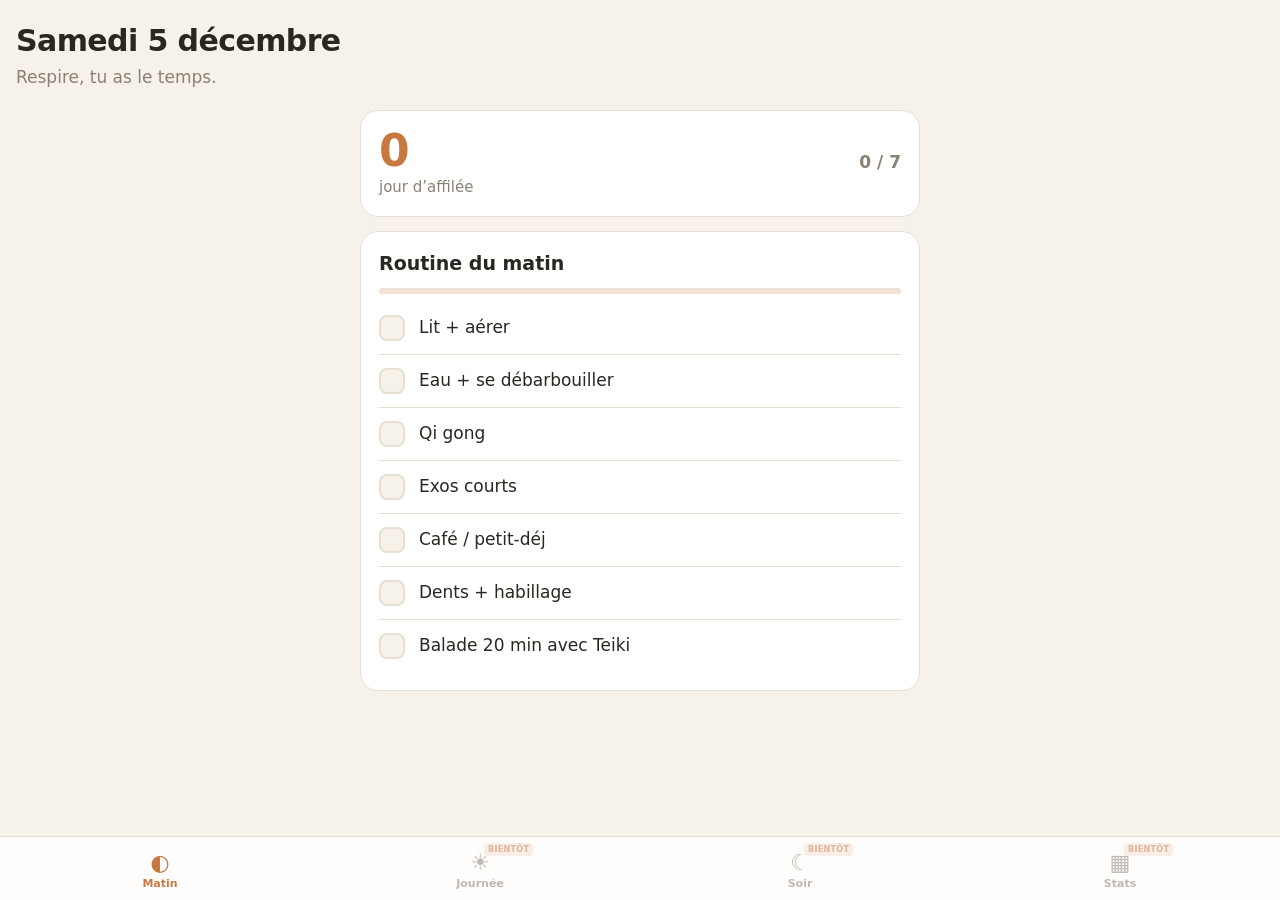
==== index.html @ 85c1fd3a "Add Routine PWA with Matin tab and placeholder tabs Co-Authored-By: Claude Opus 5.5 <noreply@anthrop" ====
<!doctype html>
<html lang="fr">
<head>
  <meta charset="utf-8">
  <meta name="viewport" content="width=device-width, initial-scale=1, viewport-fit=cover">
  <meta name="theme-color" content="#f6f1e9" media="(prefers-color-scheme: light)">
  <meta name="theme-color" content="#16140f" media="(prefers-color-scheme: dark)">
  <meta name="apple-mobile-web-app-capable" content="yes">
  <meta name="mobile-web-app-capable" content="yes">
  <meta name="apple-mobile-web-app-status-bar-style" content="default">
  <meta name="apple-mobile-web-app-title" content="Routine">
  <title>Routine</title>
  <link rel="manifest" href="./manifest.webmanifest">
  <link rel="icon" href="./icons/icon.svg" type="image/svg+xml">
  <link rel="apple-touch-icon" href="./icons/apple-touch-icon.png">
  <link rel="stylesheet" href="./css/style.css">
</head>
<body>
  <header class="top">
    <p class="date" id="today-date"></p>
    <p class="message" id="today-message"></p>
  </header>

  <main id="view" class="view" aria-live="polite"></main>

  <nav class="tabbar" id="tabbar" aria-label="Onglets"></nav>

  <script type="module" src="./js/app.js"></script>
</body>
</html>
---- css/style.css ----
:root {
  --bg: #f6f1e9;
  --surface: #ffffff;
  --text: #2a2620;
  --muted: #8a8174;
  --line: #e7dfd2;
  --accent: #c8783f;
  --accent-soft: #f3e2d4;
  --ok: #4f8a5b;
  --tabbar-h: 64px;
  --radius: 18px;
  color-scheme: light dark;
}

@media (prefers-color-scheme: dark) {
  :root {
    --bg: #16140f;
    --surface: #221f19;
    --text: #f1ece3;
    --muted: #9b9284;
    --line: #34302a;
    --accent: #e09a62;
    --accent-soft: #3a2c20;
    --ok: #7dbb88;
  }
}

* { box-sizing: border-box; }

html, body { margin: 0; }

body {
  background: var(--bg);
  color: var(--text);
  font: 17px/1.4 -apple-system, BlinkMacSystemFont, "SF Pro Text", system-ui, sans-serif;
  -webkit-font-smoothing: antialiased;
  -webkit-tap-highlight-color: transparent;
  min-height: 100dvh;
  padding:
    calc(env(safe-area-inset-top) + 20px)
    calc(env(safe-area-inset-right) + 16px)
    calc(env(safe-area-inset-bottom) + var(--tabbar-h) + 24px)
    calc(env(safe-area-inset-left) + 16px);
}

/* En-tête */
.top { margin-bottom: 20px; }
.date { margin: 0; font-size: 30px; font-weight: 700; letter-spacing: -0.02em; }
.message { margin: 4px 0 0; color: var(--muted); }

/* Contenu */
.view { display: grid; gap: 14px; max-width: 560px; margin: 0 auto; }

.card {
  background: var(--surface);
  border: 1px solid var(--line);
  border-radius: var(--radius);
  padding: 18px;
}
.card-title { margin: 0 0 12px; font-size: 19px; font-weight: 650; }

/* Série */
.streak { display: flex; align-items: center; justify-content: space-between; }
.streak-count { margin: 0; font-size: 44px; font-weight: 750; line-height: 1; color: var(--accent); }
.streak-label { margin: 4px 0 0; color: var(--muted); font-size: 15px; }
.streak-status { margin: 0; font-weight: 600; color: var(--muted); font-variant-numeric: tabular-nums; }
.streak.is-complete .streak-status { color: var(--ok); }

/* Progression */
.progress { height: 6px; border-radius: 3px; background: var(--accent-soft); overflow: hidden; margin-bottom: 8px; }
.progress span { display: block; height: 100%; background: var(--accent); transition: width .25s ease; }

/* Checklist */
.checklist { list-style: none; margin: 0; padding: 0; }
.checklist li + li { border-top: 1px solid var(--line); }

.check {
  display: flex; align-items: center; gap: 14px;
  min-height: 52px; padding: 6px 0; cursor: pointer;
  user-select: none; -webkit-user-select: none;
}
.check input { position: absolute; opacity: 0; pointer-events: none; }
.box {
  flex: none; width: 26px; height: 26px; border-radius: 8px;
  border: 2px solid var(--line); background: var(--bg);
  display: grid; place-items: center; transition: background .15s, border-color .15s;
}
.box::after {
  content: ""; width: 7px; height: 13px; margin-top: -3px;
  border: solid #fff; border-width: 0 2.5px 2.5px 0;
  transform: rotate(45deg) scale(0); transition: transform .15s;
}
.check input:checked + .box { background: var(--accent); border-color: var(--accent); }
.check input:checked + .box::after { transform: rotate(45deg) scale(1); }
.check input:checked ~ .text { color: var(--muted); text-decoration: line-through; }
.check input:focus-visible + .box { outline: 2px solid var(--accent); outline-offset: 2px; }

/* Onglets "Bientôt" */
.soon { text-align: center; padding: 48px 16px; color: var(--muted); }
.soon h1 { color: var(--text); margin: 12px 0 6px; font-size: 24px; }
.soon p { margin: 0; }
.badge {
  display: inline-block; padding: 4px 10px; border-radius: 999px;
  background: var(--accent-soft); color: var(--accent); font-size: 13px; font-weight: 600;
}

/* Barre d'onglets */
.tabbar {
  position: fixed; left: 0; right: 0; bottom: 0;
  display: flex; justify-content: space-around;
  height: calc(var(--tabbar-h) + env(safe-area-inset-bottom));
  padding: 6px env(safe-area-inset-right) env(safe-area-inset-bottom) env(safe-area-inset-left);
  background: color-mix(in srgb, var(--surface) 85%, transparent);
  -webkit-backdrop-filter: blur(16px); backdrop-filter: blur(16px);
  border-top: 1px solid var(--line);
}
.tab {
  position: relative; flex: 1;
  display: flex; flex-direction: column; align-items: center; justify-content: center; gap: 2px;
  color: var(--muted); text-decoration: none; font-size: 11px; font-weight: 600;
}
.tab-icon { font-size: 22px; line-height: 1; }
.tab.is-active { color: var(--accent); }
.tab.is-soon { opacity: .55; }
.tab-soon {
  position: absolute; top: 0; left: 50%; transform: translateX(4px);
  font-size: 8px; padding: 1px 4px; border-radius: 4px;
  background: var(--accent-soft); color: var(--accent); text-transform: uppercase; letter-spacing: .04em;
}
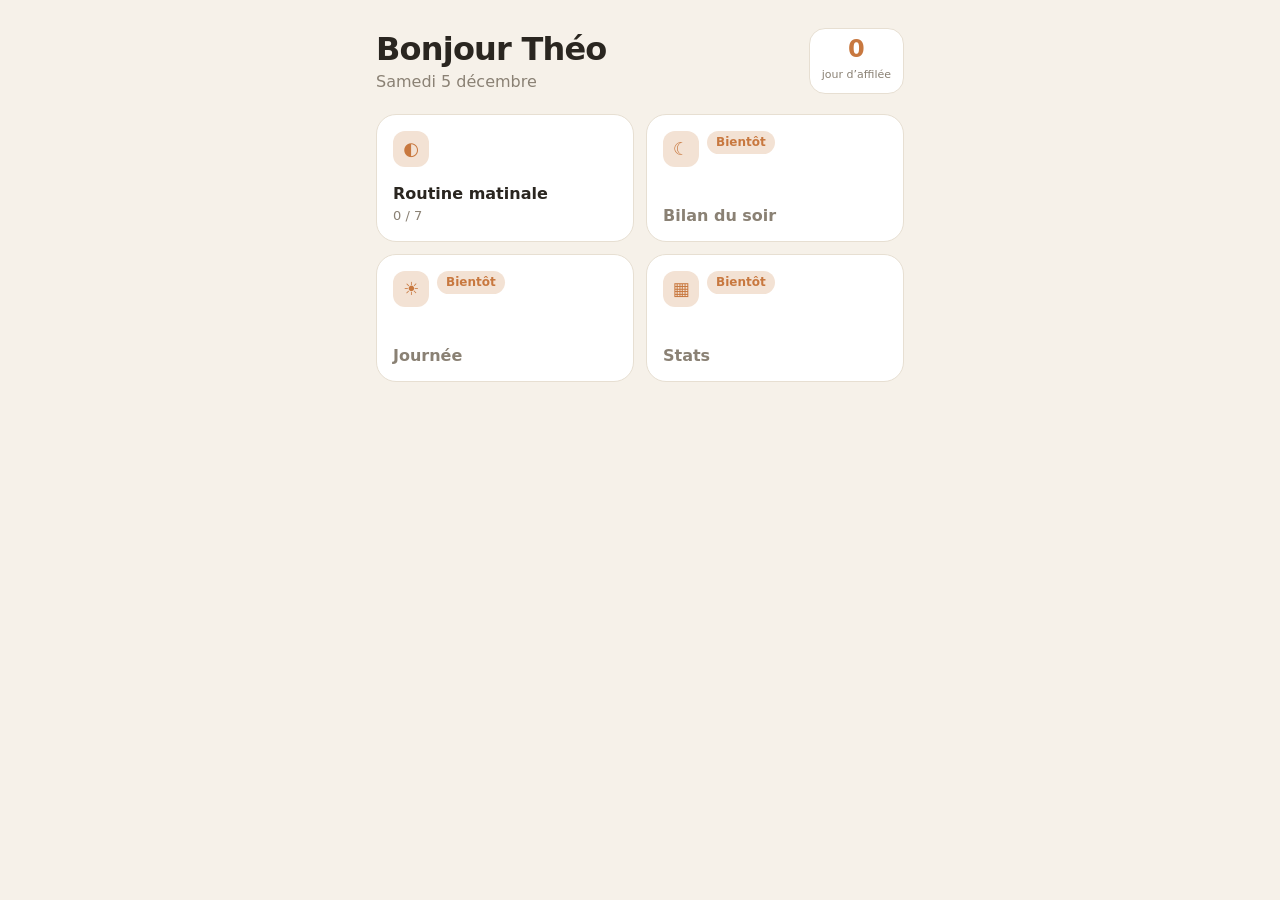
==== commit 3d333f56: "Add home screen and guided morning routine with dawn sky Co-Authored-By: Claude Opus 5.5 <noreply@an" ====
--- a/index.html
+++ b/index.html
@@ -16,14 +16,20 @@
   <link rel="stylesheet" href="./css/style.css">
 </head>
 <body>
-  <header class="top">
-    <p class="date" id="today-date"></p>
-    <p class="message" id="today-message"></p>
-  </header>
+  <div id="home" class="home">
+    <header class="home-top">
+      <div>
+        <h1 class="hello">Bonjour Théo</h1>
+        <p class="date" id="home-date"></p>
+      </div>
+      <p class="streak-chip" id="home-streak"></p>
+    </header>
 
-  <main id="view" class="view" aria-live="polite"></main>
+    <section id="featured" class="featured-slot"></section>
+    <section id="grid" class="grid"></section>
+  </div>
 
-  <nav class="tabbar" id="tabbar" aria-label="Onglets"></nav>
+  <div id="screen" class="screen" hidden></div>
 
   <script type="module" src="./js/app.js"></script>
 </body>
--- a/css/style.css
+++ b/css/style.css
@@ -7,8 +7,11 @@
   --accent: #c8783f;
   --accent-soft: #f3e2d4;
   --ok: #4f8a5b;
-  --tabbar-h: 64px;
-  --radius: 18px;
+  --ok-soft: #e1eee3;
+  --ink: #2a2620;       /* texte sur le ciel de jour (toujours clair) */
+  --terracotta: #c8783f;
+  --ease-ios: cubic-bezier(.32, .72, 0, 1);
+  --sky-dur: 3.2s;      /* durée d'un changement de ciel */
   color-scheme: light dark;
 }
 
@@ -22,12 +25,15 @@
     --accent: #e09a62;
     --accent-soft: #3a2c20;
     --ok: #7dbb88;
+    --ok-soft: #22301f;
   }
 }
 
 * { box-sizing: border-box; }
 
 html, body { margin: 0; }
+
+html { background: var(--bg); }
 
 body {
   background: var(--bg);
@@ -36,43 +42,254 @@
   -webkit-font-smoothing: antialiased;
   -webkit-tap-highlight-color: transparent;
   min-height: 100dvh;
+}
+
+html.screen-open body { overflow: hidden; }
+
+button { font: inherit; color: inherit; }
+
+/* ---------- Accueil ---------- */
+
+.home {
+  max-width: 560px;
+  margin: 0 auto;
   padding:
     calc(env(safe-area-inset-top) + 20px)
     calc(env(safe-area-inset-right) + 16px)
-    calc(env(safe-area-inset-bottom) + var(--tabbar-h) + 24px)
+    calc(env(safe-area-inset-bottom) + 28px)
     calc(env(safe-area-inset-left) + 16px);
-}
-
-/* En-tête */
-.top { margin-bottom: 20px; }
-.date { margin: 0; font-size: 30px; font-weight: 700; letter-spacing: -0.02em; }
-.message { margin: 4px 0 0; color: var(--muted); }
-
-/* Contenu */
-.view { display: grid; gap: 14px; max-width: 560px; margin: 0 auto; }
-
-.card {
-  background: var(--surface);
-  border: 1px solid var(--line);
-  border-radius: var(--radius);
-  padding: 18px;
-}
-.card-title { margin: 0 0 12px; font-size: 19px; font-weight: 650; }
-
-/* Série */
-.streak { display: flex; align-items: center; justify-content: space-between; }
-.streak-count { margin: 0; font-size: 44px; font-weight: 750; line-height: 1; color: var(--accent); }
-.streak-label { margin: 4px 0 0; color: var(--muted); font-size: 15px; }
-.streak-status { margin: 0; font-weight: 600; color: var(--muted); font-variant-numeric: tabular-nums; }
-.streak.is-complete .streak-status { color: var(--ok); }
-
-/* Progression */
-.progress { height: 6px; border-radius: 3px; background: var(--accent-soft); overflow: hidden; margin-bottom: 8px; }
-.progress span { display: block; height: 100%; background: var(--accent); transition: width .25s ease; }
-
-/* Checklist */
+  transform-origin: 50% 30%;
+}
+
+.home-top {
+  display: flex; align-items: flex-end; justify-content: space-between; gap: 12px;
+  margin: 8px 0 20px;
+}
+.hello { margin: 0; font-size: 32px; font-weight: 750; letter-spacing: -0.025em; line-height: 1.1; }
+.date { margin: 4px 0 0; color: var(--muted); font-size: 16px; }
+
+.streak-chip {
+  flex: none; margin: 0; min-width: 72px; padding: 8px 12px; text-align: center;
+  background: var(--surface); border: 1px solid var(--line); border-radius: 16px;
+}
+.streak-chip strong {
+  display: block; font-size: 24px; line-height: 1; color: var(--accent);
+  font-variant-numeric: tabular-nums;
+}
+.streak-chip span { font-size: 11px; color: var(--muted); }
+
+.tile {
+  appearance: none; -webkit-appearance: none;
+  display: block; width: 100%; padding: 0; border: 0; text-align: left; cursor: pointer;
+  transition: transform .2s var(--ease-ios);
+}
+.tile:active { transform: scale(.97); }
+
+.featured-slot { margin-bottom: 12px; }
+.featured-slot:empty { display: none; }
+
+/* Carte vedette : aperçu du ciel nocturne */
+.feat {
+  position: relative; height: 240px; overflow: hidden; isolation: isolate;
+  border-radius: 24px; color: #fff; background: #060a1a;
+  box-shadow: 0 14px 30px -14px rgba(16, 20, 52, .6);
+}
+.feat-sky { position: absolute; inset: 0; z-index: -1; }
+.feat-stars, .feat-stars span { position: absolute; inset: 0; }
+.feat-glow {
+  position: absolute; left: -20%; right: -20%; bottom: -30%; height: 80%;
+  background: radial-gradient(ellipse 50% 60% at 50% 100%, rgba(255, 170, 120, .85), rgba(255, 120, 130, .3) 45%, transparent 75%);
+}
+.feat-body {
+  position: absolute; left: 0; right: 0; bottom: 0;
+  padding: 20px; display: flex; flex-direction: column; gap: 6px;
+}
+.feat-kicker {
+  margin: 0; font-size: 12px; font-weight: 650; letter-spacing: .1em; text-transform: uppercase; opacity: .7;
+}
+.feat-title { margin: 0 0 8px; font-size: 28px; font-weight: 750; letter-spacing: -0.02em; line-height: 1.1; }
+.feat-bar { height: 4px; border-radius: 2px; background: rgba(255, 255, 255, .18); overflow: hidden; }
+.feat-bar span { display: block; height: 100%; background: #fff; border-radius: 2px; }
+.feat-row { display: flex; align-items: center; justify-content: space-between; margin-top: 10px; }
+.feat-progress { font-size: 15px; opacity: .85; font-variant-numeric: tabular-nums; }
+.feat-cta {
+  padding: 10px 20px; border-radius: 999px;
+  background: #fff; color: #141a3a; font-size: 15px; font-weight: 650;
+}
+
+/* Petites cartes */
+.grid { display: grid; grid-template-columns: 1fr 1fr; gap: 12px; }
+
+.tile-small {
+  min-height: 128px; padding: 16px;
+  display: flex; flex-direction: column; justify-content: space-between; gap: 14px;
+  background: var(--surface); color: var(--text);
+  border: 1px solid var(--line); border-radius: 20px;
+}
+.tile-top { display: flex; align-items: flex-start; justify-content: space-between; gap: 8px; }
+.tile-icon {
+  width: 36px; height: 36px; border-radius: 12px; display: grid; place-items: center;
+  background: var(--accent-soft); color: var(--accent); font-size: 18px; font-weight: 700;
+}
+.tile-title { margin: 0; font-size: 16px; font-weight: 650; line-height: 1.2; }
+.tile-sub { margin: 3px 0 0; font-size: 13px; color: var(--muted); }
+.tile-small.is-soon .tile-title { color: var(--muted); }
+.tile-small.is-done .tile-icon { background: var(--ok-soft); color: var(--ok); }
+
+.badge {
+  display: inline-block; padding: 3px 9px; border-radius: 999px;
+  background: var(--accent-soft); color: var(--accent); font-size: 12px; font-weight: 650;
+}
+
+/* ---------- Écran plein (section ouverte) ---------- */
+
+.screen { position: fixed; inset: 0; z-index: 10; overflow: hidden; background: var(--bg); }
+.screen[hidden] { display: none; }
+
+.screen-content {
+  position: absolute; inset: 0;
+  display: flex; flex-direction: column;
+  padding:
+    calc(env(safe-area-inset-top) + 12px)
+    calc(env(safe-area-inset-right) + 16px)
+    calc(env(safe-area-inset-bottom) + 16px)
+    calc(env(safe-area-inset-left) + 16px);
+}
+
+.r-icon {
+  flex: none; width: 40px; height: 40px; border: 0; border-radius: 50%; padding: 0;
+  display: grid; place-items: center; cursor: pointer;
+  background: rgba(255, 255, 255, .14); color: inherit;
+  -webkit-backdrop-filter: blur(12px); backdrop-filter: blur(12px);
+  transition: background-color var(--sky-dur) ease-in-out;
+}
+
+/* Écrans "Bientôt" */
+.soon-screen { color: var(--text); }
+.soon-screen .r-icon { background: var(--surface); border: 1px solid var(--line); }
+.soon { margin: auto 0; padding-bottom: 12vh; text-align: center; color: var(--muted); }
+.soon h1 { margin: 12px 0 6px; color: var(--text); font-size: 26px; }
+.soon p { margin: 0; }
+
+/* ---------- Ciel de l'aube ---------- */
+
+.sky { position: absolute; inset: 0; overflow: hidden; background: #02040b; }
+.sky > * { position: absolute; pointer-events: none; }
+.sky-layer {
+  inset: 0; opacity: 0;
+  transition: opacity var(--sky-dur) ease-in-out;
+  will-change: opacity;
+}
+.sky-stars {
+  inset: 0;
+  transition: opacity var(--sky-dur) ease-in-out;
+  -webkit-mask-image: linear-gradient(#000 45%, transparent 90%);
+  mask-image: linear-gradient(#000 45%, transparent 90%);
+}
+.sky-stars canvas { position: absolute; inset: 0; width: 100%; height: 100%; }
+.twinkle-a { animation: twinkle 3.8s ease-in-out infinite; }
+.twinkle-b { animation: twinkle 5.7s ease-in-out -2.1s infinite; }
+@keyframes twinkle {
+  0%, 100% { opacity: 1; }
+  50% { opacity: .25; }
+}
+.sky-glow {
+  left: -30%; right: -30%; bottom: -10%; height: 75%; opacity: 0;
+  background: radial-gradient(ellipse 50% 60% at 50% 100%, rgba(255, 172, 120, .9), rgba(255, 120, 130, .35) 45%, transparent 75%);
+  transform-origin: 50% 100%;
+  transition: opacity var(--sky-dur) ease-in-out, transform var(--sky-dur) ease-in-out;
+  will-change: opacity, transform;
+}
+.sky-sun {
+  --size: min(40vw, 170px);
+  left: 50%; bottom: 16vh; width: var(--size); height: var(--size); margin-left: calc(var(--size) / -2);
+  border-radius: 50%;
+  background: radial-gradient(circle at 50% 45%, #fffaf0 0%, #ffe3b0 40%, #f7b273 75%, #ec955a 100%);
+  box-shadow: 0 0 60px 20px rgba(255, 196, 130, .5), 0 0 160px 70px rgba(255, 170, 110, .28);
+  transform: translateY(260%);
+  transition: transform var(--sky-dur) cubic-bezier(.45, 0, .25, 1);
+  will-change: transform;
+}
+.sky-instant, .sky-instant * { transition: none !important; }
+
+/* ---------- Routine guidée ---------- */
+
+.routine { color: #fff; transition: color var(--sky-dur) ease-in-out; }
+.is-day .routine { color: var(--ink); }
+.is-day .r-icon { background: rgba(42, 38, 32, .08); }
+
+.r-top { display: flex; align-items: center; gap: 14px; }
+.r-bar {
+  flex: 1; height: 4px; border-radius: 2px; overflow: hidden;
+  background: rgba(255, 255, 255, .2);
+  transition: background-color var(--sky-dur) ease-in-out;
+}
+.is-day .r-bar { background: rgba(42, 38, 32, .12); }
+.r-bar span {
+  display: block; width: 0; height: 100%; border-radius: 2px; background: currentColor;
+  transition: width 1.2s var(--ease-ios);
+}
+.r-count {
+  margin: 10px 0 0; text-align: center; font-size: 13px; font-weight: 600;
+  letter-spacing: .04em; opacity: .75; font-variant-numeric: tabular-nums;
+}
+
+.r-stage { flex: 1; display: flex; flex-direction: column; justify-content: flex-end; min-height: 0; }
+
+.r-card {
+  padding: 24px 20px 20px; border-radius: 28px;
+  background: rgba(14, 18, 44, .38);
+  border: 1px solid rgba(255, 255, 255, .14);
+  -webkit-backdrop-filter: blur(18px) saturate(1.2); backdrop-filter: blur(18px) saturate(1.2);
+  transition: background-color var(--sky-dur) ease-in-out, border-color var(--sky-dur) ease-in-out;
+}
+.is-day .r-card { background: rgba(255, 255, 255, .5); border-color: rgba(255, 255, 255, .7); }
+
+.r-step-num { margin: 0; font-size: 12px; font-weight: 650; letter-spacing: .1em; text-transform: uppercase; opacity: .7; }
+.r-step-title { margin: 10px 0 8px; font-size: 34px; font-weight: 750; letter-spacing: -0.02em; line-height: 1.1; }
+.r-step-next { margin: 0 0 28px; font-size: 15px; opacity: .7; }
+
+.r-done {
+  display: block; width: 100%; height: 62px; border: 0; border-radius: 20px; cursor: pointer;
+  background: #fff; color: #141a3a; font-size: 19px; font-weight: 700;
+  transition: background-color var(--sky-dur) ease-in-out, color var(--sky-dur) ease-in-out, transform .15s;
+}
+.r-done:active { transform: scale(.97); }
+.is-day .r-done { background: var(--terracotta); color: #fff; }
+
+.r-finale { flex: 1; display: flex; flex-direction: column; }
+.r-finale-msg { margin-top: 14vh; text-align: center; }
+.r-finale-msg h1 { margin: 0; font-size: 36px; font-weight: 750; letter-spacing: -0.02em; }
+.r-finale-msg p { margin: 8px 0 0; font-size: 17px; opacity: .75; }
+.r-finale .r-done { margin-top: auto; }
+
+/* Liste complète (feuille du bas) */
+.r-backdrop {
+  position: absolute; inset: 0; background: rgba(0, 0, 0, .3);
+  opacity: 0; pointer-events: none; transition: opacity .3s ease;
+}
+.r-sheet {
+  position: absolute; left: 8px; right: 8px; bottom: calc(env(safe-area-inset-bottom) + 8px);
+  padding: 18px 18px 8px; border-radius: 28px;
+  background: rgba(16, 20, 46, .8); color: #fff;
+  -webkit-backdrop-filter: blur(24px); backdrop-filter: blur(24px);
+  transform: translateY(calc(100% + 40px));
+  transition: transform .45s var(--ease-ios);
+}
+.is-day .r-sheet { background: rgba(255, 255, 255, .88); color: var(--ink); }
+.sheet-open .r-backdrop { opacity: 1; pointer-events: auto; }
+.sheet-open .r-sheet { transform: none; }
+
+.r-sheet-head { display: flex; align-items: center; justify-content: space-between; margin-bottom: 4px; }
+.r-sheet-head h2 { margin: 0; font-size: 19px; font-weight: 700; }
+.r-sheet-ok {
+  border: 0; background: none; padding: 8px 4px; cursor: pointer;
+  font-weight: 650; color: inherit; opacity: .85;
+}
+
 .checklist { list-style: none; margin: 0; padding: 0; }
-.checklist li + li { border-top: 1px solid var(--line); }
+.checklist li + li { border-top: 1px solid rgba(255, 255, 255, .12); }
+.is-day .checklist li + li { border-top-color: rgba(42, 38, 32, .1); }
 
 .check {
   display: flex; align-items: center; gap: 14px;
@@ -82,48 +299,25 @@
 .check input { position: absolute; opacity: 0; pointer-events: none; }
 .box {
   flex: none; width: 26px; height: 26px; border-radius: 8px;
-  border: 2px solid var(--line); background: var(--bg);
-  display: grid; place-items: center; transition: background .15s, border-color .15s;
+  border: 2px solid currentColor; opacity: .55;
+  display: grid; place-items: center; transition: background .15s, border-color .15s, opacity .15s;
 }
 .box::after {
   content: ""; width: 7px; height: 13px; margin-top: -3px;
   border: solid #fff; border-width: 0 2.5px 2.5px 0;
   transform: rotate(45deg) scale(0); transition: transform .15s;
 }
-.check input:checked + .box { background: var(--accent); border-color: var(--accent); }
+.check input:checked + .box { background: var(--terracotta); border-color: var(--terracotta); opacity: 1; }
 .check input:checked + .box::after { transform: rotate(45deg) scale(1); }
-.check input:checked ~ .text { color: var(--muted); text-decoration: line-through; }
-.check input:focus-visible + .box { outline: 2px solid var(--accent); outline-offset: 2px; }
-
-/* Onglets "Bientôt" */
-.soon { text-align: center; padding: 48px 16px; color: var(--muted); }
-.soon h1 { color: var(--text); margin: 12px 0 6px; font-size: 24px; }
-.soon p { margin: 0; }
-.badge {
-  display: inline-block; padding: 4px 10px; border-radius: 999px;
-  background: var(--accent-soft); color: var(--accent); font-size: 13px; font-weight: 600;
-}
-
-/* Barre d'onglets */
-.tabbar {
-  position: fixed; left: 0; right: 0; bottom: 0;
-  display: flex; justify-content: space-around;
-  height: calc(var(--tabbar-h) + env(safe-area-inset-bottom));
-  padding: 6px env(safe-area-inset-right) env(safe-area-inset-bottom) env(safe-area-inset-left);
-  background: color-mix(in srgb, var(--surface) 85%, transparent);
-  -webkit-backdrop-filter: blur(16px); backdrop-filter: blur(16px);
-  border-top: 1px solid var(--line);
-}
-.tab {
-  position: relative; flex: 1;
-  display: flex; flex-direction: column; align-items: center; justify-content: center; gap: 2px;
-  color: var(--muted); text-decoration: none; font-size: 11px; font-weight: 600;
-}
-.tab-icon { font-size: 22px; line-height: 1; }
-.tab.is-active { color: var(--accent); }
-.tab.is-soon { opacity: .55; }
-.tab-soon {
-  position: absolute; top: 0; left: 50%; transform: translateX(4px);
-  font-size: 8px; padding: 1px 4px; border-radius: 4px;
-  background: var(--accent-soft); color: var(--accent); text-transform: uppercase; letter-spacing: .04em;
-}
+.check input:checked ~ .text { opacity: .55; text-decoration: line-through; }
+.check input:focus-visible + .box { outline: 2px solid var(--terracotta); outline-offset: 2px; }
+
+/* ---------- Mouvements réduits ---------- */
+
+@media (prefers-reduced-motion: reduce) {
+  :root { --sky-dur: .8s; }
+  .twinkle-a, .twinkle-b { animation: none; }
+  .tile, .r-done { transition: none; }
+  .r-sheet { transition: opacity .2s ease; transform: none; opacity: 0; pointer-events: none; }
+  .sheet-open .r-sheet { opacity: 1; pointer-events: auto; }
+}
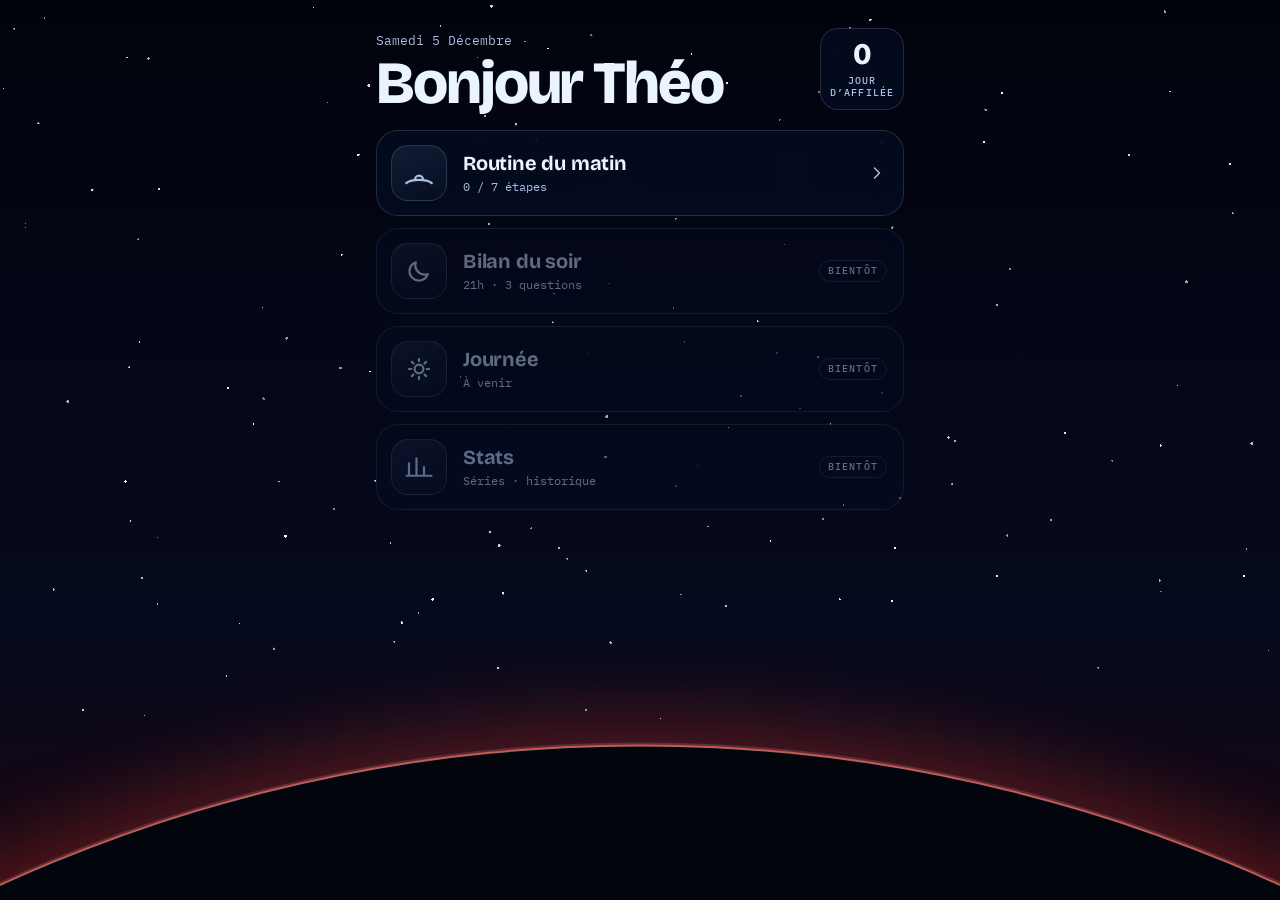
==== commit e4ce5431: "Align the home screen with design/DESIGN.md (dark theme) Night tokens and fonts, calm starry sky wit" ====
--- a/index.html
+++ b/index.html
@@ -3,24 +3,28 @@
 <head>
   <meta charset="utf-8">
   <meta name="viewport" content="width=device-width, initial-scale=1, viewport-fit=cover">
-  <meta name="theme-color" content="#f6f1e9" media="(prefers-color-scheme: light)">
-  <meta name="theme-color" content="#16140f" media="(prefers-color-scheme: dark)">
+  <meta name="theme-color" content="#040b22">
   <meta name="apple-mobile-web-app-capable" content="yes">
   <meta name="mobile-web-app-capable" content="yes">
-  <meta name="apple-mobile-web-app-status-bar-style" content="default">
+  <meta name="apple-mobile-web-app-status-bar-style" content="black-translucent">
   <meta name="apple-mobile-web-app-title" content="Routine">
   <title>Routine</title>
   <link rel="manifest" href="./manifest.webmanifest">
   <link rel="icon" href="./icons/icon.svg" type="image/svg+xml">
   <link rel="apple-touch-icon" href="./icons/apple-touch-icon.png">
+  <link rel="preconnect" href="https://fonts.googleapis.com">
+  <link rel="preconnect" href="https://fonts.gstatic.com" crossorigin>
+  <link rel="stylesheet" href="https://fonts.googleapis.com/css2?family=Bricolage+Grotesque:opsz,wght@12..96,400;12..96,600;12..96,800&family=IBM+Plex+Mono:wght@400;500&display=swap">
   <link rel="stylesheet" href="./css/style.css">
 </head>
 <body>
+  <div class="home-sky" aria-hidden="true"><span></span><span class="twinkle-a"></span></div>
+
   <div id="home" class="home">
     <header class="home-top">
       <div>
+        <p class="date" id="home-date"></p>
         <h1 class="hello">Bonjour Théo</h1>
-        <p class="date" id="home-date"></p>
       </div>
       <p class="streak-chip" id="home-streak"></p>
     </header>
--- a/css/style.css
+++ b/css/style.css
@@ -1,32 +1,19 @@
+/* Tokens : design/DESIGN.md §2 (thème sombre uniquement). */
 :root {
-  --bg: #f6f1e9;
-  --surface: #ffffff;
-  --text: #2a2620;
-  --muted: #8a8174;
-  --line: #e7dfd2;
-  --accent: #c8783f;
-  --accent-soft: #f3e2d4;
-  --ok: #4f8a5b;
-  --ok-soft: #e1eee3;
-  --ink: #2a2620;       /* texte sur le ciel de jour (toujours clair) */
-  --terracotta: #c8783f;
+  --bg: #040b22;        /* night */
+  --deep: #0b2560;
+  --surface: rgba(6, 16, 44, .5); /* glass */
+  --text: #eaf4ff;      /* ice */
+  --muted: #a9bfe0;
+  --line: rgba(234, 244, 255, .14);
+  --accent: #8fcaff;    /* sky */
+  --accent-soft: rgba(143, 202, 255, .12);
+  --ember: #ff6f6a;
+  --f-display: "Bricolage Grotesque", "Avenir Next", system-ui, sans-serif;
+  --f-mono: "IBM Plex Mono", ui-monospace, "SF Mono", Menlo, monospace;
   --ease-ios: cubic-bezier(.32, .72, 0, 1);
-  --sky-dur: 3.2s;      /* durée d'un changement de ciel */
-  color-scheme: light dark;
-}
-
-@media (prefers-color-scheme: dark) {
-  :root {
-    --bg: #16140f;
-    --surface: #221f19;
-    --text: #f1ece3;
-    --muted: #9b9284;
-    --line: #34302a;
-    --accent: #e09a62;
-    --accent-soft: #3a2c20;
-    --ok: #7dbb88;
-    --ok-soft: #22301f;
-  }
+  --sky-dur: 3.2s;      /* durée d'un changement de couleur dans la routine */
+  color-scheme: dark;
 }
 
 * { box-sizing: border-box; }
@@ -36,9 +23,9 @@
 html { background: var(--bg); }
 
 body {
-  background: var(--bg);
+  background: transparent; /* le fond est sur html, pour laisser voir .home-sky */
   color: var(--text);
-  font: 17px/1.4 -apple-system, BlinkMacSystemFont, "SF Pro Text", system-ui, sans-serif;
+  font: 17px/1.4 var(--f-display);
   -webkit-font-smoothing: antialiased;
   -webkit-tap-highlight-color: transparent;
   min-height: 100dvh;
@@ -49,6 +36,19 @@
 button { font: inherit; color: inherit; }
 
 /* ---------- Accueil ---------- */
+
+/* Ciel calme derrière l'accueil : étoiles fixes et horizon de planète au liseré rouge. */
+.home-sky {
+  position: fixed; inset: 0; z-index: -1; pointer-events: none; overflow: hidden;
+  background: linear-gradient(180deg, #01030c 0%, #060a1e 70%, #1a0710 100%);
+}
+.home-sky span { position: absolute; inset: 0; }
+.home-sky .twinkle-a { animation: twinkle 5s ease-in-out infinite; }
+.home-sky::after {
+  content: ""; position: absolute; left: 50%; bottom: 0; width: 240vmax; height: 240vmax; border-radius: 50%;
+  transform: translate(-50%, 95%); background: #03050d;
+  box-shadow: 0 -2px 0 rgba(255, 96, 80, .75), 0 -24px 80px rgba(255, 70, 50, .28), 0 -2px 0 2px rgba(140, 195, 255, .2);
+}
 
 .home {
   max-width: 560px;
@@ -63,20 +63,25 @@
 
 .home-top {
   display: flex; align-items: flex-end; justify-content: space-between; gap: 12px;
-  margin: 8px 0 20px;
-}
-.hello { margin: 0; font-size: 32px; font-weight: 750; letter-spacing: -0.025em; line-height: 1.1; }
-.date { margin: 4px 0 0; color: var(--muted); font-size: 16px; }
-
+  margin: 8px 0 18px;
+}
+.date { margin: 0; color: var(--muted); font: 400 13px/1 var(--f-mono); text-transform: capitalize; }
+.hello { margin: 8px 0 0; font: 800 clamp(36px, 10vw, 60px)/.95 var(--f-display); letter-spacing: -.035em; white-space: nowrap; }
+
+/* Série de jours : compteur en verre (chiffre 30/800, libellé mono) */
 .streak-chip {
-  flex: none; margin: 0; min-width: 72px; padding: 8px 12px; text-align: center;
-  background: var(--surface); border: 1px solid var(--line); border-radius: 16px;
+  flex: none; margin: 0 0 2px; width: 84px; padding: 10px 8px; text-align: center;
+  background: var(--surface); border: 1px solid var(--line); border-radius: 18px;
+  -webkit-backdrop-filter: blur(10px); backdrop-filter: blur(10px);
 }
 .streak-chip strong {
-  display: block; font-size: 24px; line-height: 1; color: var(--accent);
+  display: block; font: 800 30px/1 var(--f-display); letter-spacing: -.02em; color: var(--text);
   font-variant-numeric: tabular-nums;
 }
-.streak-chip span { font-size: 11px; color: var(--muted); }
+.streak-chip span {
+  display: block; margin-top: 6px; color: var(--muted);
+  font: 500 10px/1.2 var(--f-mono); letter-spacing: .12em; text-transform: uppercase;
+}
 
 .tile {
   appearance: none; -webkit-appearance: none;
@@ -89,56 +94,195 @@
 .featured-slot:empty { display: none; }
 
 /* Carte vedette : aperçu du ciel nocturne */
-.feat {
-  position: relative; height: 240px; overflow: hidden; isolation: isolate;
-  border-radius: 24px; color: #fff; background: #060a1a;
-  box-shadow: 0 14px 30px -14px rgba(16, 20, 52, .6);
-}
+.feat { position: relative; height: 236px; border-radius: 24px; color: #fff; background: none; }
 .feat-sky { position: absolute; inset: 0; z-index: -1; }
 .feat-stars, .feat-stars span { position: absolute; inset: 0; }
 .feat-glow {
   position: absolute; left: -20%; right: -20%; bottom: -30%; height: 80%;
   background: radial-gradient(ellipse 50% 60% at 50% 100%, rgba(255, 170, 120, .85), rgba(255, 120, 130, .3) 45%, transparent 75%);
 }
-.feat-body {
-  position: absolute; left: 0; right: 0; bottom: 0;
-  padding: 20px; display: flex; flex-direction: column; gap: 6px;
-}
-.feat-kicker {
-  margin: 0; font-size: 12px; font-weight: 650; letter-spacing: .1em; text-transform: uppercase; opacity: .7;
-}
-.feat-title { margin: 0 0 8px; font-size: 28px; font-weight: 750; letter-spacing: -0.02em; line-height: 1.1; }
-.feat-bar { height: 4px; border-radius: 2px; background: rgba(255, 255, 255, .18); overflow: hidden; }
-.feat-bar span { display: block; height: 100%; background: #fff; border-radius: 2px; }
-.feat-row { display: flex; align-items: center; justify-content: space-between; margin-top: 10px; }
-.feat-progress { font-size: 15px; opacity: .85; font-variant-numeric: tabular-nums; }
-.feat-cta {
-  padding: 10px 20px; border-radius: 999px;
-  background: #fff; color: #141a3a; font-size: 15px; font-weight: 650;
-}
-
-/* Petites cartes */
-.grid { display: grid; grid-template-columns: 1fr 1fr; gap: 12px; }
-
-.tile-small {
-  min-height: 128px; padding: 16px;
-  display: flex; flex-direction: column; justify-content: space-between; gap: 14px;
+/* ---------- Carte vedette "première lumière" ---------- */
+.aur-inner {
+  position: absolute; inset: 0; border-radius: 24px; overflow: hidden; isolation: isolate;
+  background: #060a1a; box-shadow: 0 20px 44px -18px rgba(16, 20, 52, .75);
+  transition: transform .6s var(--ease-ios); will-change: transform;
+  font-family: "Bricolage Grotesque", "Avenir Next", system-ui, sans-serif;
+}
+.is-touch .aur-inner { transition: transform .12s ease-out; }
+
+.aur-stars, .aur-stars span { position: absolute; inset: 0; }
+.aur-stars .drift { inset: -12%; animation: drift 46s linear infinite alternate; }
+@keyframes drift { to { transform: translate(-7%, 4%); } }
+
+/* Aurore : trois nappes de couleur qui ondulent lentement */
+.aurora { position: absolute; inset: 0; }
+.aurora i { position: absolute; width: 75%; height: 70%; border-radius: 50%; will-change: transform; }
+.aurora i:nth-child(1) {
+  left: -15%; top: -20%; background: radial-gradient(closest-side, rgba(90, 210, 255, .3), transparent);
+  animation: aur-a 13s ease-in-out infinite alternate;
+}
+.aurora i:nth-child(2) {
+  right: -20%; top: -5%; background: radial-gradient(closest-side, rgba(150, 110, 255, .3), transparent);
+  animation: aur-b 17s ease-in-out infinite alternate;
+}
+.aurora i:nth-child(3) {
+  left: 15%; top: 20%; background: radial-gradient(closest-side, rgba(255, 110, 150, .16), transparent);
+  animation: aur-c 15s ease-in-out infinite alternate;
+}
+@keyframes aur-a { to { transform: translate(35%, 25%) scale(1.25) rotate(20deg); } }
+@keyframes aur-b { to { transform: translate(-30%, 15%) scale(.85) rotate(-15deg); } }
+@keyframes aur-c { to { transform: translate(-20%, -20%) scale(1.3); } }
+
+/* Lueur d'aube (allumage) */
+.aur-dawn {
+  position: absolute; inset: 0; opacity: 0; pointer-events: none;
+  background: radial-gradient(120% 75% at 50% 100%, rgba(255, 176, 120, .9), rgba(255, 110, 140, .35) 42%, transparent 72%);
+}
+
+/* Horizon de planète, liseré rouge qui respire, éclair d'horizon */
+.aur-horizon {
+  position: absolute; left: 50%; top: 89%; width: 280%; aspect-ratio: 1; transform: translateX(-50%);
+  border-radius: 50%; background: #03050d; pointer-events: none;
+  box-shadow: 0 -2px 0 rgba(255, 96, 80, .8), 0 -2px 0 2px rgba(140, 195, 255, .2);
+}
+.aur-horizon::before {
+  content: ""; position: absolute; inset: 0; border-radius: 50%;
+  box-shadow: 0 -26px 90px rgba(255, 80, 60, .45);
+  animation: breathe 4.5s ease-in-out infinite alternate;
+}
+@keyframes breathe { from { opacity: .35; } to { opacity: 1; } }
+.aur-flare {
+  position: absolute; left: 50%; top: 0; width: 36%; height: 3px; margin: -2px 0 0 -18%; border-radius: 3px;
+  background: linear-gradient(90deg, transparent, #ffe2b8 28%, #fff 50%, #ffe2b8 72%, transparent);
+  box-shadow: 0 0 22px 6px rgba(255, 190, 120, .7);
+  opacity: 0; transform: scaleX(0);
+}
+
+/* Texte */
+.aur-body { position: absolute; left: 20px; right: 118px; bottom: 46px; display: flex; flex-direction: column; gap: 8px; }
+.aur-eyebrow {
+  color: #8fcaff; font: 500 11px/1 "IBM Plex Mono", ui-monospace, Menlo, monospace;
+  letter-spacing: .14em; text-transform: uppercase;
+}
+.aur-title { margin: 0; font-size: 31px; font-weight: 800; line-height: .98; letter-spacing: -.03em; color: #fff; }
+.aur-title .w { display: inline-block; white-space: nowrap; }
+.aur-title .ch { display: inline-block; }
+.aur-sub { color: #a9bfe0; font: 400 12px/1.2 "IBM Plex Mono", ui-monospace, Menlo, monospace; }
+
+/* Orbe-soleil : pulsations, anneau de progression, orbite */
+.aur-orb {
+  position: absolute; right: 18px; bottom: 50px; width: 88px; height: 88px; display: grid; place-items: center;
+  --ico-off: #a9bfe0; --ico-on: #ffd9a0; --ico-hz: #eaf4ff;
+}
+.aur-orb .ibox {
+  position: absolute; inset: 13px; width: auto; height: auto; border-radius: 50%;
+  background: radial-gradient(circle at 50% 75%, rgba(255, 170, 110, .28), rgba(6, 16, 44, .65) 70%);
+  border: 1px solid rgba(234, 244, 255, .2);
+}
+.aur-orb .ico { width: 34px; height: 34px; }
+.aur-ring { position: absolute; inset: 0; width: 100%; height: 100%; overflow: visible; transform: rotate(-90deg); }
+.aur-ring circle { fill: none; }
+.aur-ring .trk { stroke: rgba(234, 244, 255, .14); stroke-width: 2; }
+.aur-ring .prg {
+  stroke: #8fcaff; stroke-width: 3; stroke-linecap: round; stroke-dasharray: 1;
+  filter: drop-shadow(0 0 4px #8fcaff);
+}
+.aur-ring .orbit {
+  stroke: rgba(234, 244, 255, .4); stroke-width: 1; stroke-dasharray: 1 6;
+  transform-box: view-box; transform-origin: 50px 50px; animation: spin 24s linear infinite;
+}
+.pulse {
+  position: absolute; inset: 8px; border-radius: 50%; opacity: 0;
+  border: 1.5px solid rgba(255, 214, 166, .65);
+  animation: pulse 2.8s cubic-bezier(.2, .6, .3, 1) infinite;
+}
+.pulse.p2 { animation-delay: 1.4s; }
+@keyframes pulse { 0% { transform: scale(.9); opacity: .75; } 100% { transform: scale(1.85); opacity: 0; } }
+.aur-shock {
+  position: absolute; left: 50%; top: 50%; width: 760px; height: 760px; border-radius: 50%;
+  transform: translate(-50%, -50%) scale(0); opacity: 0; pointer-events: none;
+  background: radial-gradient(circle, transparent 54%, rgba(255, 214, 166, .55) 61%, rgba(143, 202, 255, .3) 65%, transparent 70%);
+}
+.aur-p {
+  position: absolute; left: 50%; top: 50%; width: 4px; height: 4px; margin: -2px 0 0 -2px; border-radius: 50%;
+  background: #fff7e8; box-shadow: 0 0 8px 2px rgba(255, 200, 140, .8); pointer-events: none;
+}
+
+/* Reflet qui suit le doigt */
+.aur-glare {
+  position: absolute; inset: 0; opacity: 0; pointer-events: none; transition: opacity .4s;
+  background: radial-gradient(circle at var(--gx, 50%) var(--gy, 0%), rgba(255, 255, 255, .22), transparent 48%);
+}
+.is-touch .aur-glare { opacity: 1; }
+
+/* Liseré de lumière qui fait le tour de la carte */
+.aur-border {
+  position: absolute; inset: 0; border-radius: 24px; padding: 1.5px; overflow: hidden; pointer-events: none;
+  -webkit-mask: linear-gradient(#000 0 0) content-box, linear-gradient(#000 0 0);
+  -webkit-mask-composite: xor; mask-composite: exclude;
+}
+.aur-border::before {
+  content: ""; position: absolute; left: 50%; top: 50%; width: 200%; aspect-ratio: 1; margin: -100% 0 0 -100%;
+  background: conic-gradient(from 0deg, transparent 0 60%, rgba(143, 202, 255, .9) 70%, #fff 74%, rgba(255, 150, 120, .9) 78%, transparent 88%);
+  animation: spin 6s linear infinite;
+}
+
+/* Icône soleil sur l'horizon : couchée par défaut, levée avec .ico-on */
+.tile-row { --ico-off: var(--muted); --ico-on: var(--accent); --ico-hz: var(--text); }
+.ibox {
+  position: relative; flex: none; width: 56px; height: 56px; border-radius: 17px; display: grid; place-items: center;
+  background: linear-gradient(160deg, rgba(143, 202, 255, .10), rgba(143, 202, 255, .02)); border: 1px solid rgba(234, 244, 255, .14);
+}
+.halo {
+  position: absolute; inset: -18px; border-radius: 50%; opacity: 0; pointer-events: none;
+  background: radial-gradient(circle, rgba(143, 202, 255, .55), rgba(255, 111, 106, .12) 45%, transparent 70%);
+}
+.ico { position: relative; width: 32px; height: 32px; overflow: visible; }
+.ico .sun { stroke: var(--ico-off); fill: transparent; stroke-width: 1.75; transition: fill .3s .08s, stroke .3s .08s; }
+.ico .hz { stroke: var(--ico-off); stroke-width: 1.75; stroke-linecap: round; fill: none; transition: stroke .22s; }
+.ico .ray { stroke: var(--ico-on); stroke-width: 1.75; stroke-linecap: round; stroke-dasharray: 1; stroke-dashoffset: 1; opacity: 0; }
+.ico .red { fill: #ff6f6a; opacity: 0; transform-box: fill-box; transform-origin: center; }
+.ico .sung { transform: translateY(5.5px); }
+.ico-on .ico .sun { stroke: var(--ico-on); fill: var(--ico-on); }
+.ico-on .ico .hz { stroke: var(--ico-hz); }
+.ico-on .ico .ray { stroke-dashoffset: 0; opacity: 1; }
+.ico-on .ico .red { opacity: 1; }
+.ico-on .ico .sung { transform: none; }
+/* Coucher du soleil : transitions seulement pendant ce moment-là */
+.ico-setting .ico .sung { transition: transform .36s cubic-bezier(.5, 0, .75, 0); }
+.ico-setting .ico .ray { transition: stroke-dashoffset .18s ease-in, opacity .18s ease-in; }
+.ico-setting .ico .red { transition: opacity .16s; }
+.fx { position: absolute; left: 50%; top: 50%; width: 0; height: 0; overflow: visible; pointer-events: none; }
+.fx svg { position: absolute; left: -60px; top: -60px; width: 120px; height: 120px; overflow: visible; }
+.fx .wave { fill: none; transform-box: fill-box; transform-origin: center; opacity: 0; vector-effect: non-scaling-stroke; }
+.fx .spk { stroke-linecap: round; stroke-width: 1.6; opacity: 0; }
+
+/* Tuiles de menu (DESIGN.md §7 : verre, rayon 22, boîte d'icône 56, titre 20/700, sous-titre mono 12) */
+.grid { display: flex; flex-direction: column; gap: 12px; }
+
+.tile-row {
+  display: flex; align-items: center; gap: 16px; padding: 14px 16px 14px 14px;
   background: var(--surface); color: var(--text);
-  border: 1px solid var(--line); border-radius: 20px;
-}
-.tile-top { display: flex; align-items: flex-start; justify-content: space-between; gap: 8px; }
-.tile-icon {
-  width: 36px; height: 36px; border-radius: 12px; display: grid; place-items: center;
-  background: var(--accent-soft); color: var(--accent); font-size: 18px; font-weight: 700;
-}
-.tile-title { margin: 0; font-size: 16px; font-weight: 650; line-height: 1.2; }
-.tile-sub { margin: 3px 0 0; font-size: 13px; color: var(--muted); }
-.tile-small.is-soon .tile-title { color: var(--muted); }
-.tile-small.is-done .tile-icon { background: var(--ok-soft); color: var(--ok); }
+  border: 1px solid var(--line); border-radius: 22px;
+  -webkit-backdrop-filter: blur(12px); backdrop-filter: blur(12px);
+}
+.tile-row .t-txt { flex: 1; min-width: 0; display: flex; flex-direction: column; gap: 6px; }
+.tile-row .t1 { font: 700 20px/1.1 var(--f-display); letter-spacing: -.01em; }
+.tile-row .t2 { font: 400 12px/1.2 var(--f-mono); color: var(--muted); }
+.tile-row .chev {
+  flex: none; width: 20px; height: 20px; fill: none; stroke: var(--muted);
+  stroke-width: 1.8; stroke-linecap: round; stroke-linejoin: round;
+}
+.tile-row .plain {
+  width: 30px; height: 30px; fill: none; stroke: var(--muted);
+  stroke-width: 1.75; stroke-linecap: round; stroke-linejoin: round;
+}
+.tile-row.is-soon { opacity: .55; }
+.tile-row.is-soon .t1 { color: var(--muted); }
 
 .badge {
-  display: inline-block; padding: 3px 9px; border-radius: 999px;
-  background: var(--accent-soft); color: var(--accent); font-size: 12px; font-weight: 650;
+  flex: none; padding: 5px 8px; border-radius: 999px; border: 1px solid var(--line); color: var(--muted);
+  font: 500 10px/1 var(--f-mono); letter-spacing: .12em; text-transform: uppercase;
 }
 
 /* ---------- Écran plein (section ouverte) ---------- */
@@ -171,7 +315,12 @@
 .soon h1 { margin: 12px 0 6px; color: var(--text); font-size: 26px; }
 .soon p { margin: 0; }
 
-/* ---------- Ciel de l'aube ---------- */
+/* ---------- Fond animé de la routine (js/endsky.js) ---------- */
+.endsky { position: absolute; inset: 0; overflow: hidden; background: #05060a; }
+.endsky canvas { position: absolute; inset: 0; width: 100%; height: 100%; pointer-events: none; }
+.endsky .es-gl { opacity: 0; }
+
+/* ---------- Ciel de l'aube (aperçu de la carte d'accueil) ---------- */
 
 .sky { position: absolute; inset: 0; overflow: hidden; background: #02040b; }
 .sky > * { position: absolute; pointer-events: none; }
@@ -200,68 +349,285 @@
   transition: opacity var(--sky-dur) ease-in-out, transform var(--sky-dur) ease-in-out;
   will-change: opacity, transform;
 }
+.sky { --sun-size: min(40vw, 170px); --sun-shift: 2.6; }
 .sky-sun {
-  --size: min(40vw, 170px);
-  left: 50%; bottom: 16vh; width: var(--size); height: var(--size); margin-left: calc(var(--size) / -2);
+  left: 50%; bottom: 16vh; width: var(--sun-size); height: var(--sun-size); margin-left: calc(var(--sun-size) / -2);
   border-radius: 50%;
   background: radial-gradient(circle at 50% 45%, #fffaf0 0%, #ffe3b0 40%, #f7b273 75%, #ec955a 100%);
   box-shadow: 0 0 60px 20px rgba(255, 196, 130, .5), 0 0 160px 70px rgba(255, 170, 110, .28);
-  transform: translateY(260%);
+  transform: translateY(calc(var(--sun-shift) * 100%));
   transition: transform var(--sky-dur) cubic-bezier(.45, 0, .25, 1);
   will-change: transform;
 }
+/* Rayons centrés sur le soleil, qui tournent très lentement */
+.sky-rays {
+  left: 50%; width: 150vmax; height: 150vmax; margin-left: -75vmax;
+  bottom: calc(16vh + var(--sun-size) / 2 - 75vmax);
+  opacity: 0;
+  transform: translateY(calc(var(--sun-shift) * var(--sun-size)));
+  transition: opacity var(--sky-dur) ease-in-out, transform var(--sky-dur) cubic-bezier(.45, 0, .25, 1);
+  will-change: transform, opacity;
+}
+.sky-rays i {
+  position: absolute; inset: 0;
+  background: repeating-conic-gradient(from 0deg, rgba(255, 214, 160, .38) 0deg 3.5deg, transparent 3.5deg 15deg);
+  -webkit-mask-image: radial-gradient(circle, #000 4%, rgba(0, 0, 0, .45) 18%, transparent 46%);
+  mask-image: radial-gradient(circle, #000 4%, rgba(0, 0, 0, .45) 18%, transparent 46%);
+  animation: spin 120s linear infinite;
+  will-change: transform;
+}
+@keyframes spin { to { transform: rotate(360deg); } }
+/* Étoiles filantes (dans le calque des étoiles : elles s'effacent avec l'aube) */
+.sky-meteors { position: absolute; inset: 0; overflow: hidden; }
+.meteor {
+  position: absolute; width: 150px; height: 1.6px; border-radius: 2px; opacity: 0;
+  background: linear-gradient(90deg, rgba(255, 255, 255, .95), rgba(190, 215, 255, .4) 30%, transparent);
+  transform-origin: 0 50%;
+}
+.meteor::before {
+  content: ""; position: absolute; left: -3px; top: -3px; width: 7px; height: 7px; border-radius: 50%;
+  background: radial-gradient(circle, #fff, rgba(255, 255, 255, 0) 70%);
+}
 .sky-instant, .sky-instant * { transition: none !important; }
 
-/* ---------- Routine guidée ---------- */
-
-.routine { color: #fff; transition: color var(--sky-dur) ease-in-out; }
-.is-day .routine { color: var(--ink); }
-.is-day .r-icon { background: rgba(42, 38, 32, .08); }
+/* ---------- Routine (Mode matin) ---------- */
+
+.routine {
+  --f-display: "Bricolage Grotesque", "Avenir Next", system-ui, sans-serif;
+  --f-mono: "IBM Plex Mono", ui-monospace, "SF Mono", Menlo, monospace;
+  /* nuit */
+  --r-text: #eaf4ff;
+  --r-muted: #a9bfe0;
+  --r-accent: #8fcaff;
+  --r-glass: rgba(6, 16, 44, .55);
+  --r-line: rgba(234, 244, 255, .22);
+  --r-solid: #eaf4ff;
+  --r-solid-text: #040b22;
+  --r-warn: #ffc56b;
+  --r-late: #ff8f80;
+  --r-sheen: rgba(143, 202, 255, .5);
+  font-family: var(--f-display);
+  color: var(--r-text);
+}
+/* Le fond reste sombre de la nuit à l'aube : une seule palette (DESIGN.md §2). */
+.routine, .routine * {
+  transition: color var(--sky-dur) ease-in-out, background-color var(--sky-dur) ease-in-out,
+    border-color var(--sky-dur) ease-in-out, stroke var(--sky-dur) ease-in-out;
+}
+.routine .r-icon { background: var(--r-glass); border: 1px solid var(--r-line); }
 
 .r-top { display: flex; align-items: center; gap: 14px; }
-.r-bar {
-  flex: 1; height: 4px; border-radius: 2px; overflow: hidden;
-  background: rgba(255, 255, 255, .2);
-  transition: background-color var(--sky-dur) ease-in-out;
-}
-.is-day .r-bar { background: rgba(42, 38, 32, .12); }
-.r-bar span {
-  display: block; width: 0; height: 100%; border-radius: 2px; background: currentColor;
-  transition: width 1.2s var(--ease-ios);
-}
-.r-count {
-  margin: 10px 0 0; text-align: center; font-size: 13px; font-weight: 600;
-  letter-spacing: .04em; opacity: .75; font-variant-numeric: tabular-nums;
-}
-
-.r-stage { flex: 1; display: flex; flex-direction: column; justify-content: flex-end; min-height: 0; }
-
-.r-card {
-  padding: 24px 20px 20px; border-radius: 28px;
-  background: rgba(14, 18, 44, .38);
-  border: 1px solid rgba(255, 255, 255, .14);
-  -webkit-backdrop-filter: blur(18px) saturate(1.2); backdrop-filter: blur(18px) saturate(1.2);
-  transition: background-color var(--sky-dur) ease-in-out, border-color var(--sky-dur) ease-in-out;
-}
-.is-day .r-card { background: rgba(255, 255, 255, .5); border-color: rgba(255, 255, 255, .7); }
-
-.r-step-num { margin: 0; font-size: 12px; font-weight: 650; letter-spacing: .1em; text-transform: uppercase; opacity: .7; }
-.r-step-title { margin: 10px 0 8px; font-size: 34px; font-weight: 750; letter-spacing: -0.02em; line-height: 1.1; }
-.r-step-next { margin: 0 0 28px; font-size: 15px; opacity: .7; }
-
-.r-done {
-  display: block; width: 100%; height: 62px; border: 0; border-radius: 20px; cursor: pointer;
-  background: #fff; color: #141a3a; font-size: 19px; font-weight: 700;
-  transition: background-color var(--sky-dur) ease-in-out, color var(--sky-dur) ease-in-out, transform .15s;
-}
-.r-done:active { transform: scale(.97); }
-.is-day .r-done { background: var(--terracotta); color: #fff; }
-
-.r-finale { flex: 1; display: flex; flex-direction: column; }
-.r-finale-msg { margin-top: 14vh; text-align: center; }
-.r-finale-msg h1 { margin: 0; font-size: 36px; font-weight: 750; letter-spacing: -0.02em; }
-.r-finale-msg p { margin: 8px 0 0; font-size: 17px; opacity: .75; }
-.r-finale .r-done { margin-top: auto; }
+.r-bar { flex: 1; display: flex; gap: 5px; }
+.r-bar span { flex: 1; height: 4px; border-radius: 4px; background: var(--r-line); overflow: hidden; }
+.r-bar i { display: block; height: 100%; width: 0; background: var(--r-accent); transition: none; }
+.is-preview .r-list-btn { visibility: hidden; }
+
+.r-view { position: relative; flex: 1; display: flex; flex-direction: column; min-height: 0; }
+
+/* Particules de lumière de l'écran de fin */
+.r-motes { position: absolute; inset: 0; pointer-events: none; overflow: hidden; }
+.r-motes i {
+  position: absolute; bottom: 14vh; width: var(--s); height: var(--s); border-radius: 50%; opacity: 0;
+  background: radial-gradient(circle, #fff6e0, rgba(255, 190, 120, .6) 50%, transparent 70%);
+}
+.r-end > :not(.r-motes) { position: relative; }
+
+.r-eyebrow {
+  font: 500 12px/1 var(--f-mono); letter-spacing: .16em; text-transform: uppercase; color: var(--r-accent);
+}
+
+/* Départ : options + lancement */
+.r-hero { margin-top: auto; display: flex; flex-direction: column; gap: 14px; }
+.r-h1 { margin: 0; font: 800 clamp(44px, 13vw, 76px)/.92 var(--f-display); letter-spacing: -.035em; }
+.r-h1 em { font-style: normal; color: var(--r-accent); }
+.r-h1 .ln { display: block; overflow: hidden; padding-bottom: .06em; }
+.r-h1 .ln > * { display: inline-block; }
+.r-plan { margin: 0; max-width: 40ch; font: 400 15px/1.45 var(--f-display); color: var(--r-muted); }
+.r-plan b { color: var(--r-text); font-weight: 600; }
+.r-opts { display: flex; flex-wrap: wrap; gap: 10px; margin-top: 18px; }
+.r-seg {
+  display: flex; padding: 4px; border-radius: 999px;
+  background: var(--r-glass); border: 1px solid var(--r-line);
+  -webkit-backdrop-filter: blur(10px); backdrop-filter: blur(10px);
+}
+.r-seg button {
+  border: 0; background: transparent; border-radius: 999px; padding: 10px 14px; cursor: pointer;
+  font: 500 13px/1 var(--f-mono); color: var(--r-muted);
+}
+.r-seg button[aria-pressed="true"] { background: var(--r-solid); color: var(--r-solid-text); }
+.r-chip {
+  border: 1px solid var(--r-line); background: var(--r-glass); border-radius: 999px; padding: 10px 14px;
+  font: 500 12px/1 var(--f-mono); letter-spacing: .06em; cursor: pointer;
+}
+.r-go { display: flex; flex-direction: column; gap: 10px; margin-top: 18px; }
+.r-cta {
+  position: relative; overflow: hidden; border: 0; border-radius: 22px; padding: 24px; cursor: pointer;
+  background: var(--r-solid); color: var(--r-solid-text);
+  font: 800 24px/1 var(--f-display); letter-spacing: -.01em;
+}
+.r-cta::after {
+  content: ""; position: absolute; inset: 0;
+  background: linear-gradient(110deg, transparent 30%, var(--r-sheen) 50%, transparent 70%);
+  transform: translateX(-100%); animation: sheen 3.6s ease-in-out infinite;
+}
+@keyframes sheen { 60%, 100% { transform: translateX(100%); } }
+.r-ghost {
+  border: 1px solid var(--r-line); background: var(--r-glass); border-radius: 18px; padding: 15px; cursor: pointer;
+  font: 500 13px/1 var(--f-mono); letter-spacing: .04em; color: var(--r-muted);
+}
+.r-rule { margin: 12px 0 0; text-align: center; font: 400 12px/1.4 var(--f-mono); color: var(--r-muted); }
+
+/* Déroulé minuté */
+.r-run-top { display: flex; flex-wrap: wrap; align-items: center; justify-content: space-between; gap: 10px; margin-top: 14px; }
+.r-clock { font: 400 12px/1 var(--f-mono); color: var(--r-muted); }
+.r-pill {
+  padding: 8px 12px; border-radius: 999px; white-space: nowrap;
+  font: 500 12px/1 var(--f-mono); border: 1px solid var(--r-line); background: var(--r-glass);
+}
+.r-pill.ok { color: var(--r-accent); }
+.r-pill.warn { color: var(--r-warn); border-color: var(--r-warn); }
+.r-pill.late { color: var(--r-late); border-color: var(--r-late); }
+
+.r-stage {
+  flex: 1; min-height: 0; display: flex; flex-direction: column; align-items: center; justify-content: center;
+  gap: 16px; text-align: center;
+}
+.r-kin { margin: 0; font: 800 clamp(32px, 9.5vw, 56px)/1 var(--f-display); letter-spacing: -.03em; text-wrap: balance; }
+.r-kin .w { display: inline-block; white-space: nowrap; }
+.r-kin .c {
+  display: inline-block;
+  animation: rise .75s cubic-bezier(.2, .75, .2, 1) both; animation-delay: calc(var(--base, 0ms) + var(--i) * 32ms);
+}
+.r-stage { position: relative; }
+.r-kin-ghost { position: absolute; left: 0; right: 0; pointer-events: none; }
+@keyframes rise { from { opacity: 0; transform: translateY(.55em) rotate(6deg); filter: blur(10px); } }
+
+.r-ring { --R: min(66vw, 36vh, 340px); position: relative; flex: none; width: var(--R); height: var(--R); }
+.r-ring > svg { position: absolute; inset: 0; width: 100%; height: 100%; transform: rotate(-90deg); }
+.r-ring .trk { fill: none; stroke: var(--r-line); stroke-width: 2; }
+.r-ring .prg {
+  fill: none; stroke: var(--r-accent); stroke-width: 4; stroke-linecap: round; stroke-dasharray: 1;
+  filter: drop-shadow(0 0 6px var(--r-accent));
+}
+.r-ring .tk { stroke: var(--r-line); stroke-width: 1.2; }
+.r-ring .tk.on { stroke: var(--r-text); }
+.r-breath {
+  position: absolute; left: 50%; top: 50%; width: 62%; height: 62%; margin: -31% 0 0 -31%; border-radius: 50%;
+  background: radial-gradient(circle, rgba(143, 202, 255, .32), rgba(143, 202, 255, .05) 60%, transparent 72%);
+  transform: scale(.8); transition: none; will-change: transform;
+}
+.r-mid { position: absolute; inset: 0; display: flex; flex-direction: column; align-items: center; justify-content: center; gap: 8px; }
+.r-cd { font: 500 calc(var(--R) * .24)/1 var(--f-mono); letter-spacing: -.04em; font-variant-numeric: tabular-nums; }
+.r-cd span { display: inline-block; }
+
+/* Silhouettes animées des sous-étapes : le compte à rebours se fait plus petit */
+.r-fig { display: none; }
+.has-fig .r-fig { display: block; width: calc(var(--R) * .4); height: calc(var(--R) * .36); }
+.has-fig .r-cd { font-size: calc(var(--R) * .14); }
+.has-fig .r-mid { gap: 6px; }
+.fig { width: 100%; height: 100%; overflow: visible; }
+.fig * {
+  fill: none; stroke: currentColor; stroke-width: 4; stroke-linecap: round; stroke-linejoin: round;
+  transform-box: view-box; transition: none;
+}
+.fig circle { fill: currentColor; stroke: none; }
+.fig .ground { stroke: var(--r-line); stroke-width: 2; }
+
+/* Sautillements */
+.fig-bounce .body { animation: fig-hop .45s cubic-bezier(.3, 0, .5, 1) infinite alternate; }
+.fig-bounce .arm-l, .fig-bounce .arm-r { transform-origin: 50px 35px; animation: fig-dangle .225s ease-in-out infinite alternate; }
+.fig-bounce .arm-r { animation-direction: alternate-reverse; }
+@keyframes fig-hop { to { transform: translateY(-8px); } }
+@keyframes fig-dangle { from { transform: rotate(-9deg); } to { transform: rotate(9deg); } }
+
+/* Rotations bras ballants (2,4 s : gauche puis droite) */
+.fig-swing .upper { transform-origin: 50px 64px; animation: fig-twist 2.4s ease-in-out infinite; animation-delay: var(--sync, 0s); }
+.fig-swing .arm-l, .fig-swing .arm-r { transform-origin: 50px 35px; animation: fig-arms 2.4s ease-in-out infinite; animation-delay: var(--sync, 0s); }
+@keyframes fig-twist { 25% { transform: rotate(-6deg); } 75% { transform: rotate(6deg); } }
+@keyframes fig-arms { 25% { transform: rotate(58deg); } 75% { transform: rotate(-58deg); } }
+
+/* Paumes au ciel en inspirant, on se penche en expirant (8 s) */
+.fig-stretch .upper { transform-origin: 50px 64px; animation: fig-bend 8s ease-in-out infinite; animation-delay: var(--sync, 0s); }
+.fig-stretch .arms { transform-origin: 50px 35px; animation: fig-reach 8s ease-in-out infinite; animation-delay: var(--sync, 0s); }
+@keyframes fig-bend { 0%, 100% { transform: rotate(72deg); } 50% { transform: rotate(0deg); } }
+@keyframes fig-reach { 0%, 100% { transform: rotate(-72deg); } 50% { transform: rotate(-180deg); } }
+
+/* Pompes */
+.fig-pushup .body { transform-origin: 18px 78px; animation: fig-push 2s ease-in-out infinite; }
+.fig-pushup .arm { transform-origin: 88px 80px; animation: fig-push-arm 2s ease-in-out infinite; }
+@keyframes fig-push { 50% { transform: rotate(7deg); } }
+@keyframes fig-push-arm { 50% { transform: scaleY(.53); } }
+
+/* Planche lean */
+.fig-lean .body { animation: fig-lean 3s ease-in-out infinite alternate; }
+.fig-lean .arm { transform-origin: 78px 80px; animation: fig-lean-arm 3s ease-in-out infinite alternate; }
+@keyframes fig-lean { to { transform: translateX(5px); } }
+@keyframes fig-lean-arm { to { transform: rotate(11deg); } }
+
+/* Combo ou hold : équilibre sur les mains */
+.fig-hold .body { transform-origin: 60px 82px; animation: fig-wobble 2.4s ease-in-out infinite alternate; }
+@keyframes fig-wobble { from { transform: rotate(-2.5deg); } to { transform: rotate(2.5deg); } }
+.r-ripple {
+  position: absolute; inset: 3%; border-radius: 50%; pointer-events: none; opacity: 0;
+  border: 2px solid var(--r-accent); box-shadow: 0 0 24px var(--r-accent);
+}
+/* 10 dernières secondes : l'anneau bat comme un cœur */
+.r-ring.is-ending { animation: beat 1s ease-out infinite; }
+.r-ring.is-ending .r-cd { color: var(--r-accent); }
+@keyframes beat {
+  0%, 40%, 100% { transform: scale(1); }
+  12% { transform: scale(1.035); }
+}
+/* Pause : l'anneau s'assombrit, le temps clignote doucement */
+.is-paused .r-ring > svg, .is-paused .r-breath { opacity: .45; transition: opacity .4s ease; }
+.is-paused .r-cd { animation: blink 1.6s ease-in-out infinite; }
+@keyframes blink { 50% { opacity: .35; } }
+.r-sub {
+  min-height: 1em; font: 500 calc(var(--R) * .042)/1 var(--f-mono);
+  letter-spacing: .14em; text-transform: uppercase; color: var(--r-accent);
+}
+.r-cue { margin: 0; max-width: 28ch; min-height: 2.6em; font: 600 clamp(17px, 4.8vw, 22px)/1.3 var(--f-display); text-wrap: balance; }
+.r-cue.big { font-size: clamp(30px, 9vw, 44px); letter-spacing: -.02em; }
+.r-next { font: 400 12px/1.3 var(--f-mono); color: var(--r-muted); }
+
+.r-bot { display: flex; gap: 10px; }
+.r-bot button {
+  flex: 1; padding: 18px 10px; border-radius: 18px; cursor: pointer;
+  border: 1px solid var(--r-line); background: var(--r-glass);
+  font: 500 14px/1 var(--f-mono); letter-spacing: .04em;
+  -webkit-backdrop-filter: blur(10px); backdrop-filter: blur(10px);
+}
+.r-bot button, .r-cta, .r-ghost, .r-seg button, .r-chip {
+  transition: transform .18s var(--ease-ios), color var(--sky-dur) ease-in-out,
+    background-color var(--sky-dur) ease-in-out, border-color var(--sky-dur) ease-in-out;
+}
+.r-bot button:active, .r-cta:active, .r-ghost:active, .r-chip:active { transform: scale(.96); }
+.r-bot .r-fait { flex: 1.6; background: var(--r-solid); color: var(--r-solid-text); border-color: var(--r-solid); font-weight: 600; }
+.r-bot .r-stop { flex: .8; color: var(--r-muted); }
+
+.r-tag {
+  position: absolute; bottom: calc(env(safe-area-inset-bottom) + 100px); left: 50%; transform: translateX(-50%);
+  padding: 6px 10px; border-radius: 999px; background: #ffc56b; color: #040b22;
+  font: 500 11px/1 var(--f-mono); letter-spacing: .14em;
+}
+.r-tag[hidden] { display: none; }
+
+/* Fin */
+.r-end { align-items: center; justify-content: center; gap: 14px; text-align: center; padding-bottom: 4vh; }
+.r-end-kin { font-size: clamp(52px, 16vw, 96px); }
+.r-endtime { margin: 0; font: 500 15px/1.5 var(--f-mono); }
+.r-endtime b { font-weight: 500; color: var(--r-accent); }
+.r-motto { margin: 6px 0 0; max-width: 12ch; font: 800 clamp(26px, 7.5vw, 40px)/1.02 var(--f-display); letter-spacing: -.02em; text-wrap: balance; }
+.r-streak { margin: 0; font: 400 13px/1 var(--f-mono); color: var(--r-muted); }
+.r-end .r-cta { width: 100%; margin-top: auto; }
+
+/* TEMPORAIRE (tests) */
+.r-reset {
+  align-self: center; margin-top: 10px; padding: 8px 14px; border-radius: 999px; cursor: pointer;
+  border: 1px dashed var(--r-line); background: transparent; color: var(--r-muted);
+  font: 500 11px/1 var(--f-mono); letter-spacing: .04em;
+}
+.r-version { align-self: center; margin-top: 6px; font: 400 10px/1 var(--f-mono); color: var(--r-muted); opacity: .7; }
 
 /* Liste complète (feuille du bas) */
 .r-backdrop {
@@ -276,7 +642,6 @@
   transform: translateY(calc(100% + 40px));
   transition: transform .45s var(--ease-ios);
 }
-.is-day .r-sheet { background: rgba(255, 255, 255, .88); color: var(--ink); }
 .sheet-open .r-backdrop { opacity: 1; pointer-events: auto; }
 .sheet-open .r-sheet { transform: none; }
 
@@ -289,7 +654,6 @@
 
 .checklist { list-style: none; margin: 0; padding: 0; }
 .checklist li + li { border-top: 1px solid rgba(255, 255, 255, .12); }
-.is-day .checklist li + li { border-top-color: rgba(42, 38, 32, .1); }
 
 .check {
   display: flex; align-items: center; gap: 14px;
@@ -307,17 +671,23 @@
   border: solid #fff; border-width: 0 2.5px 2.5px 0;
   transform: rotate(45deg) scale(0); transition: transform .15s;
 }
-.check input:checked + .box { background: var(--terracotta); border-color: var(--terracotta); opacity: 1; }
+.check input:checked + .box { background: var(--accent); border-color: var(--accent); opacity: 1; }
 .check input:checked + .box::after { transform: rotate(45deg) scale(1); }
+.check input:checked + .box { animation: pop .35s cubic-bezier(.3, .7, .3, 1.4); }
+@keyframes pop { 0% { transform: scale(.8); } 60% { transform: scale(1.12); } 100% { transform: none; } }
 .check input:checked ~ .text { opacity: .55; text-decoration: line-through; }
-.check input:focus-visible + .box { outline: 2px solid var(--terracotta); outline-offset: 2px; }
+.check input:focus-visible + .box { outline: 2px solid var(--accent); outline-offset: 2px; }
 
 /* ---------- Mouvements réduits ---------- */
 
 @media (prefers-reduced-motion: reduce) {
   :root { --sky-dur: .8s; }
   .twinkle-a, .twinkle-b { animation: none; }
-  .tile, .r-done { transition: none; }
+  .tile { transition: none; }
+  .r-kin .c, .r-cta::after, .sky-rays i, .r-ring.is-ending, .is-paused .r-cd,
+  .check input:checked + .box, .fig *, .aur-stars .drift, .aurora i, .aur-horizon::before,
+  .aur-ring .orbit, .pulse, .aur-border::before { animation: none; }
+  .pulse { display: none; }
   .r-sheet { transition: opacity .2s ease; transform: none; opacity: 0; pointer-events: none; }
   .sheet-open .r-sheet { opacity: 1; pointer-events: auto; }
 }
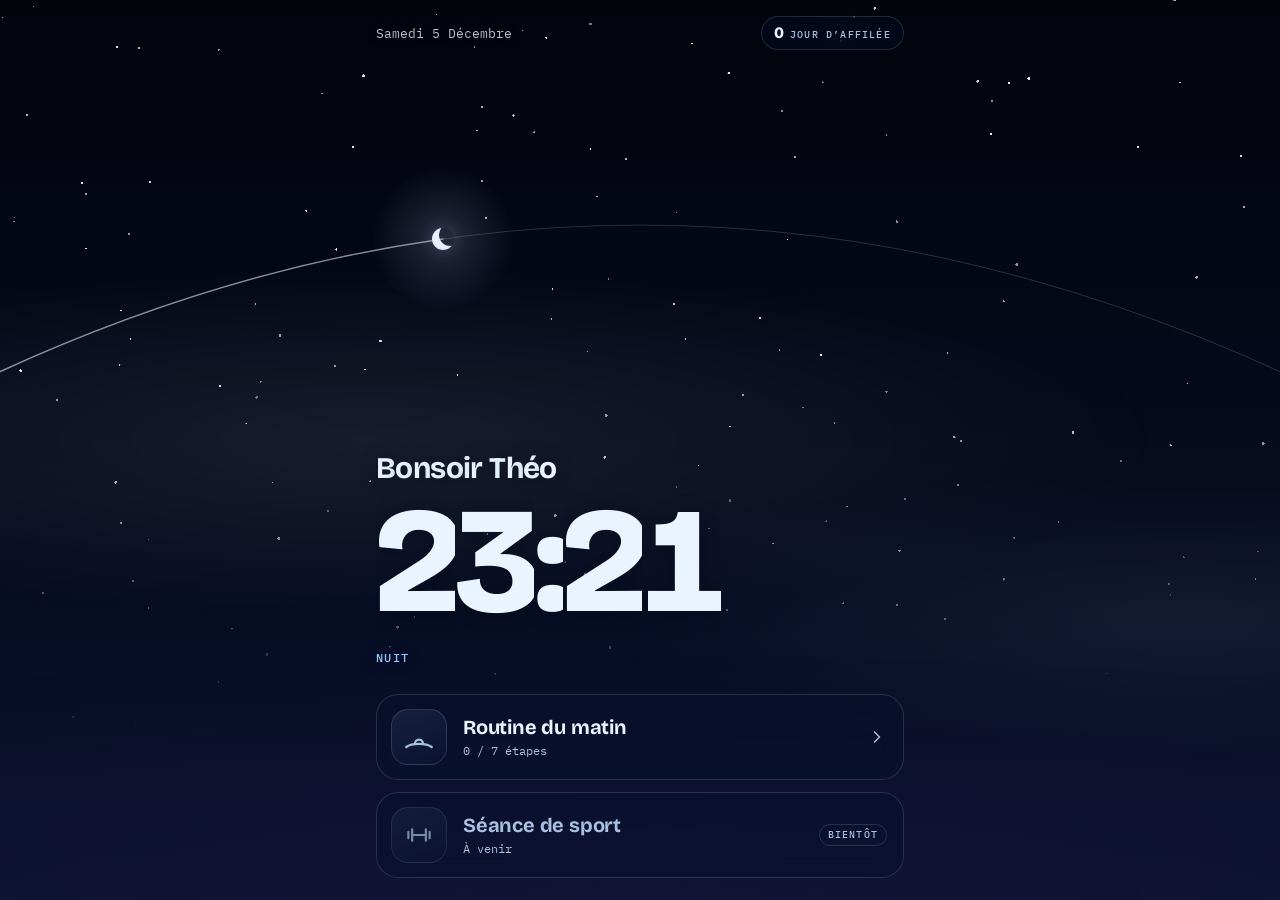
==== commit 5e4f2ff7: "Redesign the home screen as a living sky that follows the time of day Sky, sun/moon arc and greeting" ====
--- a/index.html
+++ b/index.html
@@ -18,18 +18,20 @@
   <link rel="stylesheet" href="./css/style.css">
 </head>
 <body>
-  <div class="home-sky" aria-hidden="true"><span></span><span class="twinkle-a"></span></div>
+  <div class="home-sky" id="home-sky" aria-hidden="true"></div>
 
   <div id="home" class="home">
     <header class="home-top">
-      <div>
-        <p class="date" id="home-date"></p>
-        <h1 class="hello">Bonjour Théo</h1>
-      </div>
+      <p class="date" id="home-date"></p>
       <p class="streak-chip" id="home-streak"></p>
     </header>
 
-    <section id="featured" class="featured-slot"></section>
+    <section class="hero">
+      <h1 class="hello" id="home-hello"></h1>
+      <p class="clock" id="home-clock" aria-live="off"></p>
+      <p class="now" id="home-now"><span class="now-phase" id="home-phase"></span><span class="now-hint" id="home-hint"></span></p>
+    </section>
+
     <section id="grid" class="grid"></section>
   </div>
 
--- a/css/style.css
+++ b/css/style.css
@@ -35,53 +35,101 @@
 
 button { font: inherit; color: inherit; }
 
-/* ---------- Accueil ---------- */
-
-/* Ciel calme derrière l'accueil : étoiles fixes et horizon de planète au liseré rouge. */
-.home-sky {
-  position: fixed; inset: 0; z-index: -1; pointer-events: none; overflow: hidden;
-  background: linear-gradient(180deg, #01030c 0%, #060a1e 70%, #1a0710 100%);
-}
-.home-sky span { position: absolute; inset: 0; }
-.home-sky .twinkle-a { animation: twinkle 5s ease-in-out infinite; }
-.home-sky::after {
-  content: ""; position: absolute; left: 50%; bottom: 0; width: 240vmax; height: 240vmax; border-radius: 50%;
-  transform: translate(-50%, 95%); background: #03050d;
-  box-shadow: 0 -2px 0 rgba(255, 96, 80, .75), 0 -24px 80px rgba(255, 70, 50, .28), 0 -2px 0 2px rgba(140, 195, 255, .2);
-}
-
+/* ---------- Accueil : ciel vivant (js/home-sky.js) ---------- */
+
+.home-sky { position: fixed; inset: 0; z-index: -1; pointer-events: none; overflow: hidden; background: #02040c; }
+.home-sky > * { position: absolute; }
+.hs-base { inset: 0; }
+.hs-stars {
+  inset: -12px; transition: opacity 2s ease, transform .8s var(--ease-ios);
+  -webkit-mask-image: linear-gradient(#000 40%, transparent 85%); mask-image: linear-gradient(#000 40%, transparent 85%);
+}
+.hs-stars span { position: absolute; inset: 0; }
+.hs-stars .twinkle-a { animation: twinkle 5s ease-in-out infinite; }
+@keyframes twinkle { 0%, 100% { opacity: 1; } 50% { opacity: .25; } }
+
+/* Voiles de lumière qui dérivent (nuages diffus le jour, brume la nuit) */
+.hs-haze { inset: -40px; opacity: .35; transition: opacity 2s ease, transform 1s var(--ease-ios); }
+[data-bright="1"] .hs-haze { opacity: .85; }
+.hs-haze i { position: absolute; border-radius: 50%; will-change: transform; }
+.hs-haze i:nth-child(1) {
+  width: 120%; height: 38%; left: -30%; top: 30%;
+  background: radial-gradient(closest-side, rgba(255, 255, 255, .22), transparent);
+  animation: haze-a 38s ease-in-out infinite alternate;
+}
+.hs-haze i:nth-child(2) {
+  width: 90%; height: 30%; right: -35%; top: 52%;
+  background: radial-gradient(closest-side, rgba(220, 235, 255, .18), transparent);
+  animation: haze-b 46s ease-in-out infinite alternate;
+}
+@keyframes haze-a { to { transform: translate(28%, -6%) scale(1.15); } }
+@keyframes haze-b { to { transform: translate(-30%, 8%) scale(.9); } }
+
+/* Lueur d'horizon (couleur selon l'heure) */
+.hs-glow { left: -20%; right: -20%; bottom: 0; height: 65%; transition: opacity 2s ease; }
+
+/* Arc du jour et astre */
+.hs-arc { inset: 0; width: 100%; height: 100%; overflow: visible; }
+.hs-arc path { fill: none; stroke-linecap: round; }
+.hs-arc-path { stroke: rgba(234, 244, 255, .16); stroke-width: 1; }
+.hs-arc-done { stroke: rgba(234, 244, 255, .5); stroke-width: 1.5; }
+.hs-body { left: 0; top: 0; width: 0; height: 0; will-change: transform; }
+.hs-disc, .hs-halo { position: absolute; border-radius: 50%; }
+.hs-disc {
+  width: 26px; height: 26px; left: -13px; top: -13px;
+  background: radial-gradient(circle at 45% 40%, #fffdf4, #ffe2a6 55%, #ffb46a);
+  box-shadow: 0 0 18px 6px rgba(255, 214, 150, .6);
+}
+.hs-halo {
+  width: 160px; height: 160px; left: -80px; top: -80px;
+  background: radial-gradient(circle, rgba(255, 220, 160, .45), rgba(255, 190, 120, .12) 40%, transparent 70%);
+  animation: halo 5s ease-in-out infinite alternate;
+}
+@keyframes halo { from { transform: scale(.85); opacity: .7; } to { transform: scale(1.1); opacity: 1; } }
+[data-body="moon"] .hs-disc {
+  width: 22px; height: 22px; left: -11px; top: -11px;
+  background: transparent; box-shadow: inset 7px -4px 0 0 #e8eefc, 0 0 16px 2px rgba(200, 215, 255, .15);
+}
+[data-body="moon"] .hs-halo { background: radial-gradient(circle, rgba(190, 210, 255, .18), transparent 65%); }
+
+/* Mise en page iPhone : en-tête en haut, heure au milieu, boutons dans la zone du pouce */
 .home {
-  max-width: 560px;
-  margin: 0 auto;
+  max-width: 560px; min-height: 100dvh; margin: 0 auto;
+  display: flex; flex-direction: column;
   padding:
-    calc(env(safe-area-inset-top) + 20px)
+    calc(env(safe-area-inset-top) + 16px)
     calc(env(safe-area-inset-right) + 16px)
-    calc(env(safe-area-inset-bottom) + 28px)
+    calc(env(safe-area-inset-bottom) + 22px)
     calc(env(safe-area-inset-left) + 16px);
   transform-origin: 50% 30%;
-}
-
-.home-top {
-  display: flex; align-items: flex-end; justify-content: space-between; gap: 12px;
-  margin: 8px 0 18px;
-}
-.date { margin: 0; color: var(--muted); font: 400 13px/1 var(--f-mono); text-transform: capitalize; }
-.hello { margin: 8px 0 0; font: 800 clamp(36px, 10vw, 60px)/.95 var(--f-display); letter-spacing: -.035em; white-space: nowrap; }
-
-/* Série de jours : compteur en verre (chiffre 30/800, libellé mono) */
+  text-shadow: 0 1px 18px rgba(2, 6, 20, .35);
+}
+.home-top { display: flex; align-items: center; justify-content: space-between; gap: 12px; }
+.date { margin: 0; color: var(--text); opacity: .8; font: 400 13px/1 var(--f-mono); text-transform: capitalize; }
+
 .streak-chip {
-  flex: none; margin: 0 0 2px; width: 84px; padding: 10px 8px; text-align: center;
-  background: var(--surface); border: 1px solid var(--line); border-radius: 18px;
-  -webkit-backdrop-filter: blur(10px); backdrop-filter: blur(10px);
-}
-.streak-chip strong {
-  display: block; font: 800 30px/1 var(--f-display); letter-spacing: -.02em; color: var(--text);
+  margin: 0; display: flex; align-items: baseline; gap: 6px; padding: 8px 12px; border-radius: 999px;
+  background: rgba(6, 16, 44, .4); border: 1px solid var(--line);
+  -webkit-backdrop-filter: blur(12px); backdrop-filter: blur(12px); text-shadow: none;
+}
+.streak-chip strong { font: 800 16px/1 var(--f-display); font-variant-numeric: tabular-nums; }
+.streak-chip span { color: var(--muted); font: 500 10px/1 var(--f-mono); letter-spacing: .12em; text-transform: uppercase; }
+
+.hero { margin-top: auto; padding-bottom: 28px; }
+.hello { margin: 0 0 2px; font: 700 clamp(22px, 6.4vw, 30px)/1.1 var(--f-display); letter-spacing: -.02em; }
+.hello .w { display: inline-block; white-space: nowrap; }
+.hello .c { display: inline-block; }
+.clock {
+  margin: 0; display: flex; font: 800 clamp(96px, 30vw, 150px)/.92 var(--f-display); letter-spacing: -.055em;
   font-variant-numeric: tabular-nums;
 }
-.streak-chip span {
-  display: block; margin-top: 6px; color: var(--muted);
-  font: 500 10px/1.2 var(--f-mono); letter-spacing: .12em; text-transform: uppercase;
-}
+.clock .d { display: inline-grid; overflow: hidden; padding: .04em 0 .06em; }
+.clock .d i { grid-area: 1 / 1; font-style: normal; }
+.now { margin: 10px 0 0; display: flex; flex-wrap: wrap; gap: 8px; font: 500 12px/1.3 var(--f-mono); letter-spacing: .12em; text-transform: uppercase; }
+.now-phase { color: var(--accent); }
+.home-sky[data-bright="1"] ~ .home .now-phase { color: #fff; } /* ciel clair : le bleu se perdrait */
+.now-hint { color: var(--text); opacity: .85; }
+.now-hint:not(:empty)::before { content: "·"; margin-right: 8px; color: var(--muted); }
 
 .tile {
   appearance: none; -webkit-appearance: none;
@@ -89,143 +137,6 @@
   transition: transform .2s var(--ease-ios);
 }
 .tile:active { transform: scale(.97); }
-
-.featured-slot { margin-bottom: 12px; }
-.featured-slot:empty { display: none; }
-
-/* Carte vedette : aperçu du ciel nocturne */
-.feat { position: relative; height: 236px; border-radius: 24px; color: #fff; background: none; }
-.feat-sky { position: absolute; inset: 0; z-index: -1; }
-.feat-stars, .feat-stars span { position: absolute; inset: 0; }
-.feat-glow {
-  position: absolute; left: -20%; right: -20%; bottom: -30%; height: 80%;
-  background: radial-gradient(ellipse 50% 60% at 50% 100%, rgba(255, 170, 120, .85), rgba(255, 120, 130, .3) 45%, transparent 75%);
-}
-/* ---------- Carte vedette "première lumière" ---------- */
-.aur-inner {
-  position: absolute; inset: 0; border-radius: 24px; overflow: hidden; isolation: isolate;
-  background: #060a1a; box-shadow: 0 20px 44px -18px rgba(16, 20, 52, .75);
-  transition: transform .6s var(--ease-ios); will-change: transform;
-  font-family: "Bricolage Grotesque", "Avenir Next", system-ui, sans-serif;
-}
-.is-touch .aur-inner { transition: transform .12s ease-out; }
-
-.aur-stars, .aur-stars span { position: absolute; inset: 0; }
-.aur-stars .drift { inset: -12%; animation: drift 46s linear infinite alternate; }
-@keyframes drift { to { transform: translate(-7%, 4%); } }
-
-/* Aurore : trois nappes de couleur qui ondulent lentement */
-.aurora { position: absolute; inset: 0; }
-.aurora i { position: absolute; width: 75%; height: 70%; border-radius: 50%; will-change: transform; }
-.aurora i:nth-child(1) {
-  left: -15%; top: -20%; background: radial-gradient(closest-side, rgba(90, 210, 255, .3), transparent);
-  animation: aur-a 13s ease-in-out infinite alternate;
-}
-.aurora i:nth-child(2) {
-  right: -20%; top: -5%; background: radial-gradient(closest-side, rgba(150, 110, 255, .3), transparent);
-  animation: aur-b 17s ease-in-out infinite alternate;
-}
-.aurora i:nth-child(3) {
-  left: 15%; top: 20%; background: radial-gradient(closest-side, rgba(255, 110, 150, .16), transparent);
-  animation: aur-c 15s ease-in-out infinite alternate;
-}
-@keyframes aur-a { to { transform: translate(35%, 25%) scale(1.25) rotate(20deg); } }
-@keyframes aur-b { to { transform: translate(-30%, 15%) scale(.85) rotate(-15deg); } }
-@keyframes aur-c { to { transform: translate(-20%, -20%) scale(1.3); } }
-
-/* Lueur d'aube (allumage) */
-.aur-dawn {
-  position: absolute; inset: 0; opacity: 0; pointer-events: none;
-  background: radial-gradient(120% 75% at 50% 100%, rgba(255, 176, 120, .9), rgba(255, 110, 140, .35) 42%, transparent 72%);
-}
-
-/* Horizon de planète, liseré rouge qui respire, éclair d'horizon */
-.aur-horizon {
-  position: absolute; left: 50%; top: 89%; width: 280%; aspect-ratio: 1; transform: translateX(-50%);
-  border-radius: 50%; background: #03050d; pointer-events: none;
-  box-shadow: 0 -2px 0 rgba(255, 96, 80, .8), 0 -2px 0 2px rgba(140, 195, 255, .2);
-}
-.aur-horizon::before {
-  content: ""; position: absolute; inset: 0; border-radius: 50%;
-  box-shadow: 0 -26px 90px rgba(255, 80, 60, .45);
-  animation: breathe 4.5s ease-in-out infinite alternate;
-}
-@keyframes breathe { from { opacity: .35; } to { opacity: 1; } }
-.aur-flare {
-  position: absolute; left: 50%; top: 0; width: 36%; height: 3px; margin: -2px 0 0 -18%; border-radius: 3px;
-  background: linear-gradient(90deg, transparent, #ffe2b8 28%, #fff 50%, #ffe2b8 72%, transparent);
-  box-shadow: 0 0 22px 6px rgba(255, 190, 120, .7);
-  opacity: 0; transform: scaleX(0);
-}
-
-/* Texte */
-.aur-body { position: absolute; left: 20px; right: 118px; bottom: 46px; display: flex; flex-direction: column; gap: 8px; }
-.aur-eyebrow {
-  color: #8fcaff; font: 500 11px/1 "IBM Plex Mono", ui-monospace, Menlo, monospace;
-  letter-spacing: .14em; text-transform: uppercase;
-}
-.aur-title { margin: 0; font-size: 31px; font-weight: 800; line-height: .98; letter-spacing: -.03em; color: #fff; }
-.aur-title .w { display: inline-block; white-space: nowrap; }
-.aur-title .ch { display: inline-block; }
-.aur-sub { color: #a9bfe0; font: 400 12px/1.2 "IBM Plex Mono", ui-monospace, Menlo, monospace; }
-
-/* Orbe-soleil : pulsations, anneau de progression, orbite */
-.aur-orb {
-  position: absolute; right: 18px; bottom: 50px; width: 88px; height: 88px; display: grid; place-items: center;
-  --ico-off: #a9bfe0; --ico-on: #ffd9a0; --ico-hz: #eaf4ff;
-}
-.aur-orb .ibox {
-  position: absolute; inset: 13px; width: auto; height: auto; border-radius: 50%;
-  background: radial-gradient(circle at 50% 75%, rgba(255, 170, 110, .28), rgba(6, 16, 44, .65) 70%);
-  border: 1px solid rgba(234, 244, 255, .2);
-}
-.aur-orb .ico { width: 34px; height: 34px; }
-.aur-ring { position: absolute; inset: 0; width: 100%; height: 100%; overflow: visible; transform: rotate(-90deg); }
-.aur-ring circle { fill: none; }
-.aur-ring .trk { stroke: rgba(234, 244, 255, .14); stroke-width: 2; }
-.aur-ring .prg {
-  stroke: #8fcaff; stroke-width: 3; stroke-linecap: round; stroke-dasharray: 1;
-  filter: drop-shadow(0 0 4px #8fcaff);
-}
-.aur-ring .orbit {
-  stroke: rgba(234, 244, 255, .4); stroke-width: 1; stroke-dasharray: 1 6;
-  transform-box: view-box; transform-origin: 50px 50px; animation: spin 24s linear infinite;
-}
-.pulse {
-  position: absolute; inset: 8px; border-radius: 50%; opacity: 0;
-  border: 1.5px solid rgba(255, 214, 166, .65);
-  animation: pulse 2.8s cubic-bezier(.2, .6, .3, 1) infinite;
-}
-.pulse.p2 { animation-delay: 1.4s; }
-@keyframes pulse { 0% { transform: scale(.9); opacity: .75; } 100% { transform: scale(1.85); opacity: 0; } }
-.aur-shock {
-  position: absolute; left: 50%; top: 50%; width: 760px; height: 760px; border-radius: 50%;
-  transform: translate(-50%, -50%) scale(0); opacity: 0; pointer-events: none;
-  background: radial-gradient(circle, transparent 54%, rgba(255, 214, 166, .55) 61%, rgba(143, 202, 255, .3) 65%, transparent 70%);
-}
-.aur-p {
-  position: absolute; left: 50%; top: 50%; width: 4px; height: 4px; margin: -2px 0 0 -2px; border-radius: 50%;
-  background: #fff7e8; box-shadow: 0 0 8px 2px rgba(255, 200, 140, .8); pointer-events: none;
-}
-
-/* Reflet qui suit le doigt */
-.aur-glare {
-  position: absolute; inset: 0; opacity: 0; pointer-events: none; transition: opacity .4s;
-  background: radial-gradient(circle at var(--gx, 50%) var(--gy, 0%), rgba(255, 255, 255, .22), transparent 48%);
-}
-.is-touch .aur-glare { opacity: 1; }
-
-/* Liseré de lumière qui fait le tour de la carte */
-.aur-border {
-  position: absolute; inset: 0; border-radius: 24px; padding: 1.5px; overflow: hidden; pointer-events: none;
-  -webkit-mask: linear-gradient(#000 0 0) content-box, linear-gradient(#000 0 0);
-  -webkit-mask-composite: xor; mask-composite: exclude;
-}
-.aur-border::before {
-  content: ""; position: absolute; left: 50%; top: 50%; width: 200%; aspect-ratio: 1; margin: -100% 0 0 -100%;
-  background: conic-gradient(from 0deg, transparent 0 60%, rgba(143, 202, 255, .9) 70%, #fff 74%, rgba(255, 150, 120, .9) 78%, transparent 88%);
-  animation: spin 6s linear infinite;
-}
 
 /* Icône soleil sur l'horizon : couchée par défaut, levée avec .ico-on */
 .tile-row { --ico-off: var(--muted); --ico-on: var(--accent); --ico-hz: var(--text); }
@@ -277,8 +188,23 @@
   width: 30px; height: 30px; fill: none; stroke: var(--muted);
   stroke-width: 1.75; stroke-linecap: round; stroke-linejoin: round;
 }
-.tile-row.is-soon { opacity: .55; }
+.tile-row { position: relative; text-shadow: none; }
 .tile-row.is-soon .t1 { color: var(--muted); }
+.tile-row.is-soon .ibox { opacity: .7; }
+
+/* « Maintenant » : le bouton pertinent à cette heure-ci */
+.tile-row.is-now { border-color: rgba(143, 202, 255, .5); background: rgba(6, 16, 44, .62); }
+.tile-row.is-now .t1 { color: var(--text); }
+.now-tag {
+  position: absolute; top: -9px; right: 18px; padding: 4px 8px; border-radius: 999px;
+  background: var(--accent); color: var(--bg); font: 500 10px/1 var(--f-mono); letter-spacing: .12em; text-transform: uppercase;
+}
+.now-sheen { position: absolute; inset: 0; border-radius: 22px; overflow: hidden; pointer-events: none; }
+.now-sheen::before {
+  content: ""; position: absolute; inset: 0;
+  background: linear-gradient(110deg, transparent 35%, rgba(143, 202, 255, .22) 50%, transparent 65%);
+  transform: translateX(-100%); animation: sheen 4.5s ease-in-out infinite;
+}
 
 .badge {
   flex: none; padding: 5px 8px; border-radius: 999px; border: 1px solid var(--line); color: var(--muted);
@@ -320,75 +246,7 @@
 .endsky canvas { position: absolute; inset: 0; width: 100%; height: 100%; pointer-events: none; }
 .endsky .es-gl { opacity: 0; }
 
-/* ---------- Ciel de l'aube (aperçu de la carte d'accueil) ---------- */
-
-.sky { position: absolute; inset: 0; overflow: hidden; background: #02040b; }
-.sky > * { position: absolute; pointer-events: none; }
-.sky-layer {
-  inset: 0; opacity: 0;
-  transition: opacity var(--sky-dur) ease-in-out;
-  will-change: opacity;
-}
-.sky-stars {
-  inset: 0;
-  transition: opacity var(--sky-dur) ease-in-out;
-  -webkit-mask-image: linear-gradient(#000 45%, transparent 90%);
-  mask-image: linear-gradient(#000 45%, transparent 90%);
-}
-.sky-stars canvas { position: absolute; inset: 0; width: 100%; height: 100%; }
-.twinkle-a { animation: twinkle 3.8s ease-in-out infinite; }
-.twinkle-b { animation: twinkle 5.7s ease-in-out -2.1s infinite; }
-@keyframes twinkle {
-  0%, 100% { opacity: 1; }
-  50% { opacity: .25; }
-}
-.sky-glow {
-  left: -30%; right: -30%; bottom: -10%; height: 75%; opacity: 0;
-  background: radial-gradient(ellipse 50% 60% at 50% 100%, rgba(255, 172, 120, .9), rgba(255, 120, 130, .35) 45%, transparent 75%);
-  transform-origin: 50% 100%;
-  transition: opacity var(--sky-dur) ease-in-out, transform var(--sky-dur) ease-in-out;
-  will-change: opacity, transform;
-}
-.sky { --sun-size: min(40vw, 170px); --sun-shift: 2.6; }
-.sky-sun {
-  left: 50%; bottom: 16vh; width: var(--sun-size); height: var(--sun-size); margin-left: calc(var(--sun-size) / -2);
-  border-radius: 50%;
-  background: radial-gradient(circle at 50% 45%, #fffaf0 0%, #ffe3b0 40%, #f7b273 75%, #ec955a 100%);
-  box-shadow: 0 0 60px 20px rgba(255, 196, 130, .5), 0 0 160px 70px rgba(255, 170, 110, .28);
-  transform: translateY(calc(var(--sun-shift) * 100%));
-  transition: transform var(--sky-dur) cubic-bezier(.45, 0, .25, 1);
-  will-change: transform;
-}
-/* Rayons centrés sur le soleil, qui tournent très lentement */
-.sky-rays {
-  left: 50%; width: 150vmax; height: 150vmax; margin-left: -75vmax;
-  bottom: calc(16vh + var(--sun-size) / 2 - 75vmax);
-  opacity: 0;
-  transform: translateY(calc(var(--sun-shift) * var(--sun-size)));
-  transition: opacity var(--sky-dur) ease-in-out, transform var(--sky-dur) cubic-bezier(.45, 0, .25, 1);
-  will-change: transform, opacity;
-}
-.sky-rays i {
-  position: absolute; inset: 0;
-  background: repeating-conic-gradient(from 0deg, rgba(255, 214, 160, .38) 0deg 3.5deg, transparent 3.5deg 15deg);
-  -webkit-mask-image: radial-gradient(circle, #000 4%, rgba(0, 0, 0, .45) 18%, transparent 46%);
-  mask-image: radial-gradient(circle, #000 4%, rgba(0, 0, 0, .45) 18%, transparent 46%);
-  animation: spin 120s linear infinite;
-  will-change: transform;
-}
 @keyframes spin { to { transform: rotate(360deg); } }
-/* Étoiles filantes (dans le calque des étoiles : elles s'effacent avec l'aube) */
-.sky-meteors { position: absolute; inset: 0; overflow: hidden; }
-.meteor {
-  position: absolute; width: 150px; height: 1.6px; border-radius: 2px; opacity: 0;
-  background: linear-gradient(90deg, rgba(255, 255, 255, .95), rgba(190, 215, 255, .4) 30%, transparent);
-  transform-origin: 0 50%;
-}
-.meteor::before {
-  content: ""; position: absolute; left: -3px; top: -3px; width: 7px; height: 7px; border-radius: 50%;
-  background: radial-gradient(circle, #fff, rgba(255, 255, 255, 0) 70%);
-}
-.sky-instant, .sky-instant * { transition: none !important; }
 
 /* ---------- Routine (Mode matin) ---------- */
 
@@ -684,10 +542,8 @@
   :root { --sky-dur: .8s; }
   .twinkle-a, .twinkle-b { animation: none; }
   .tile { transition: none; }
-  .r-kin .c, .r-cta::after, .sky-rays i, .r-ring.is-ending, .is-paused .r-cd,
-  .check input:checked + .box, .fig *, .aur-stars .drift, .aurora i, .aur-horizon::before,
-  .aur-ring .orbit, .pulse, .aur-border::before { animation: none; }
-  .pulse { display: none; }
+  .r-kin .c, .r-cta::after, .r-ring.is-ending, .is-paused .r-cd,
+  .check input:checked + .box, .fig *, .hs-haze i, .hs-halo, .now-sheen::before { animation: none; }
   .r-sheet { transition: opacity .2s ease; transform: none; opacity: 0; pointer-events: none; }
   .sheet-open .r-sheet { opacity: 1; pointer-events: auto; }
 }
